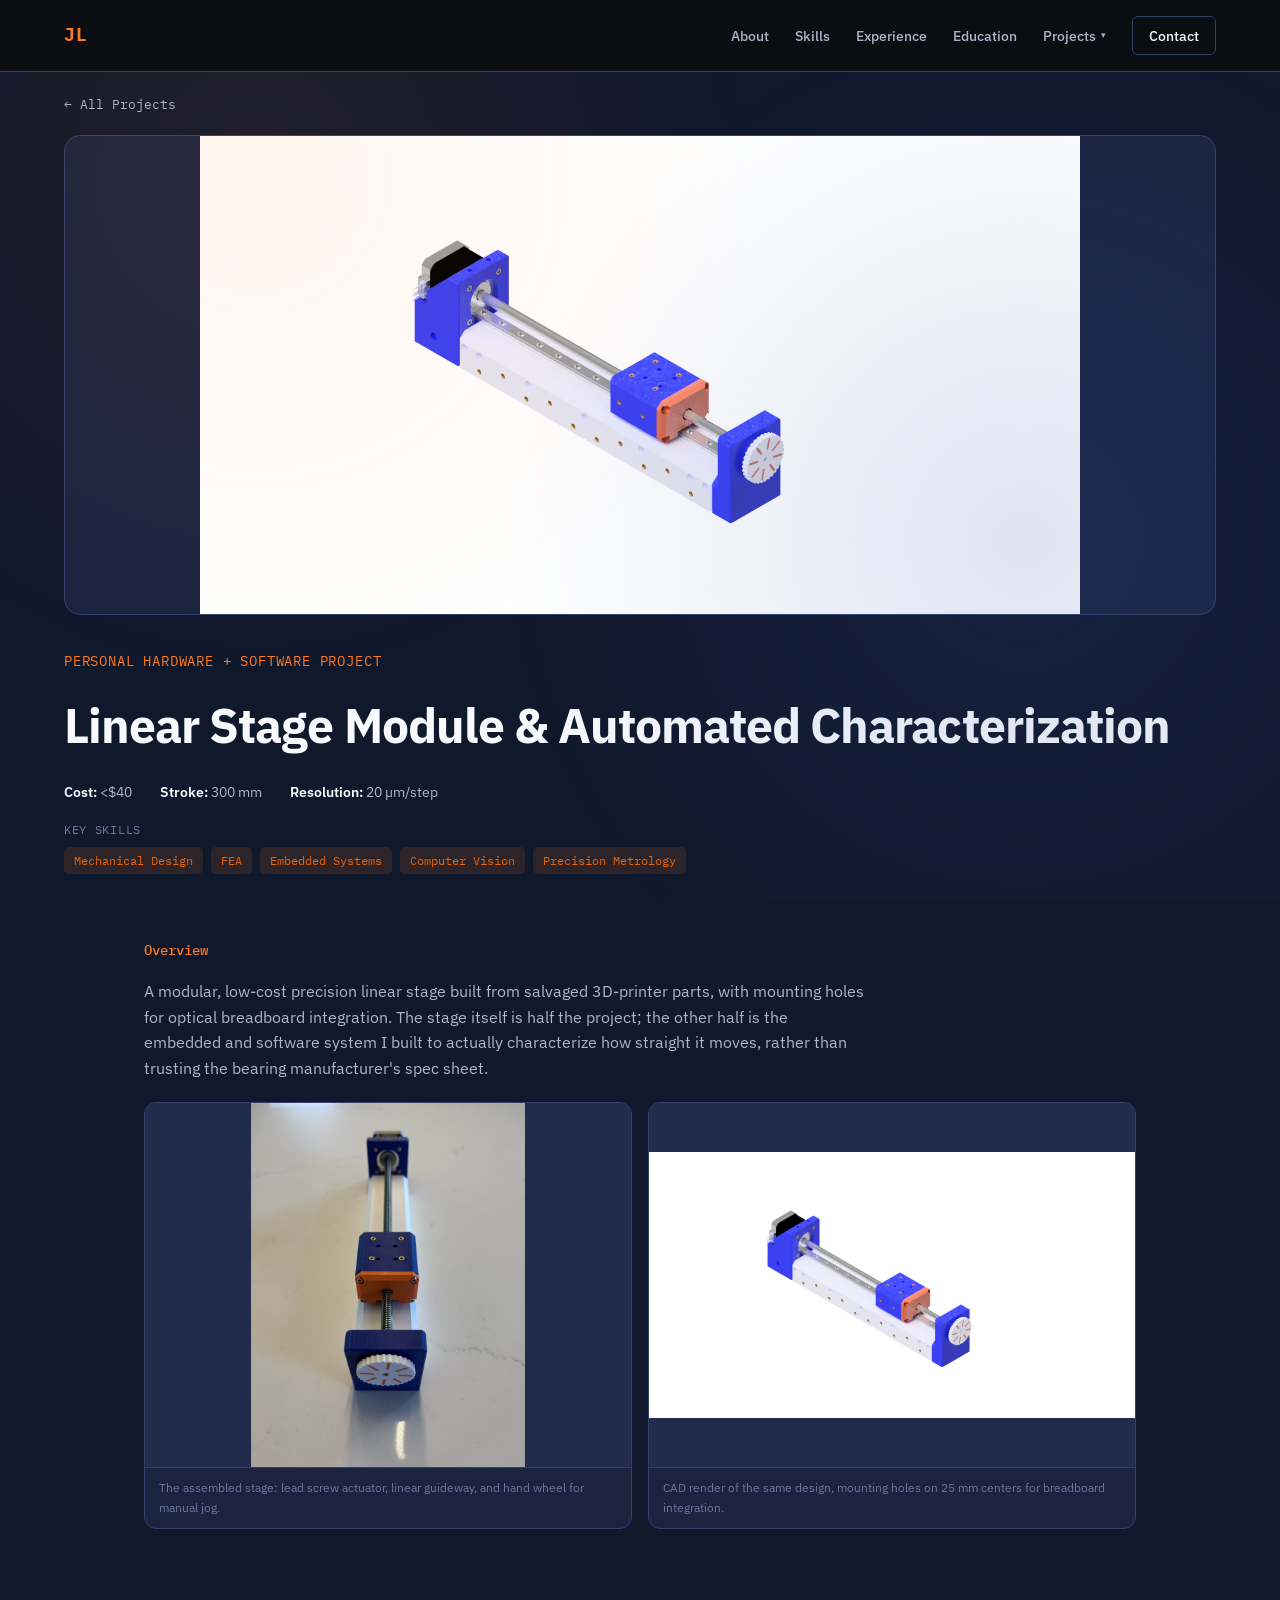
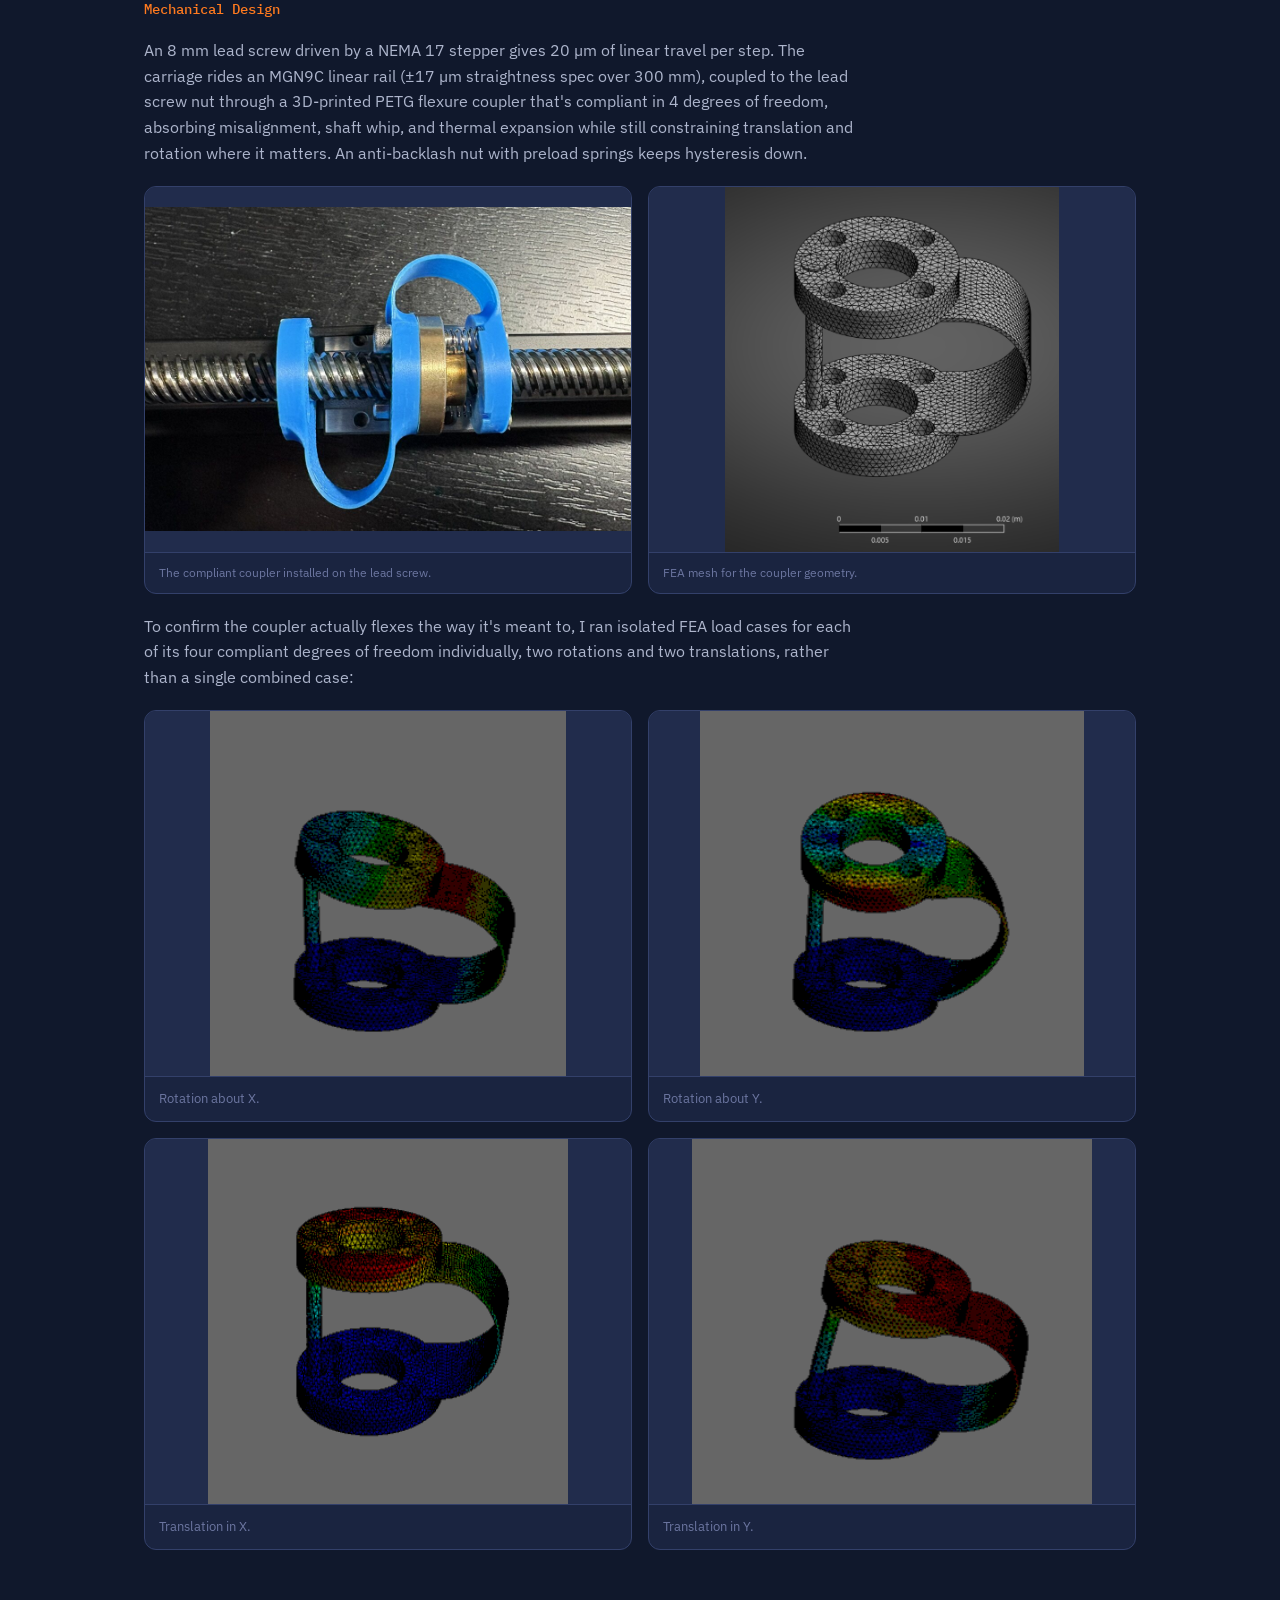
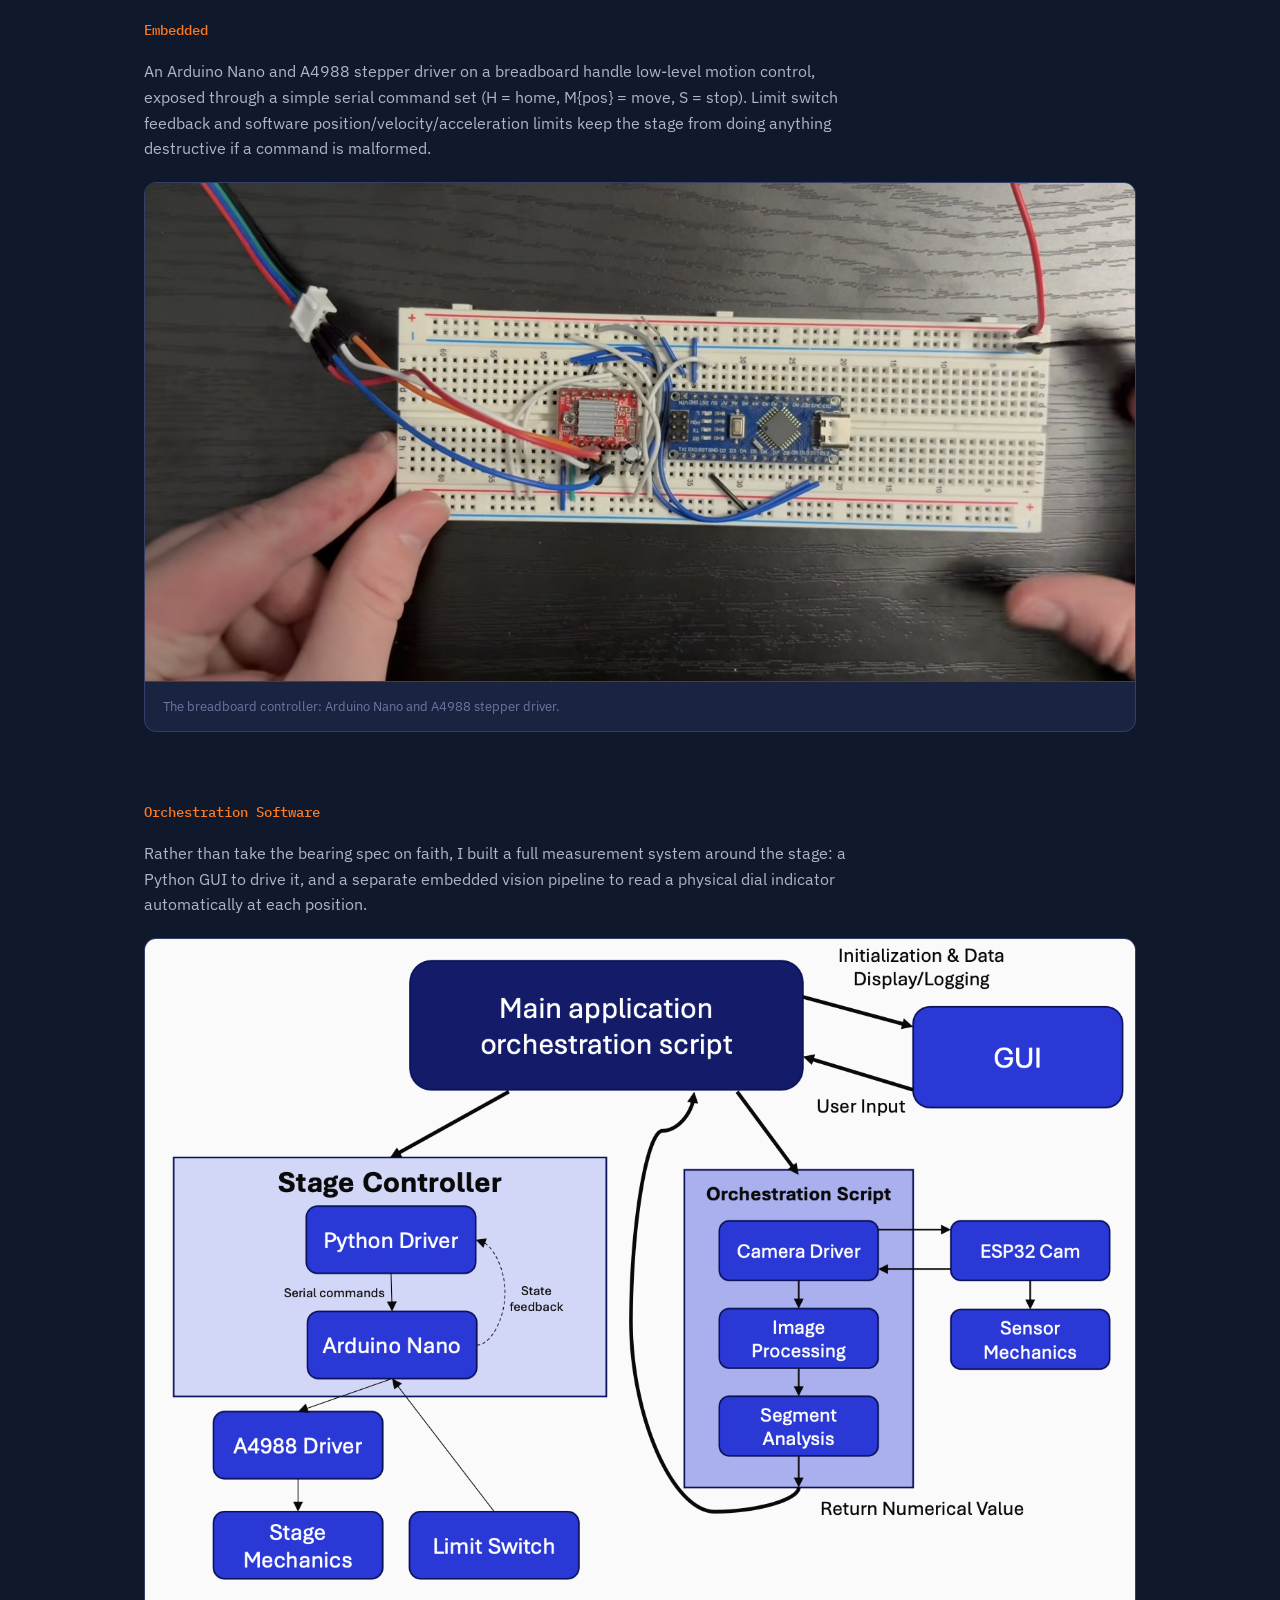
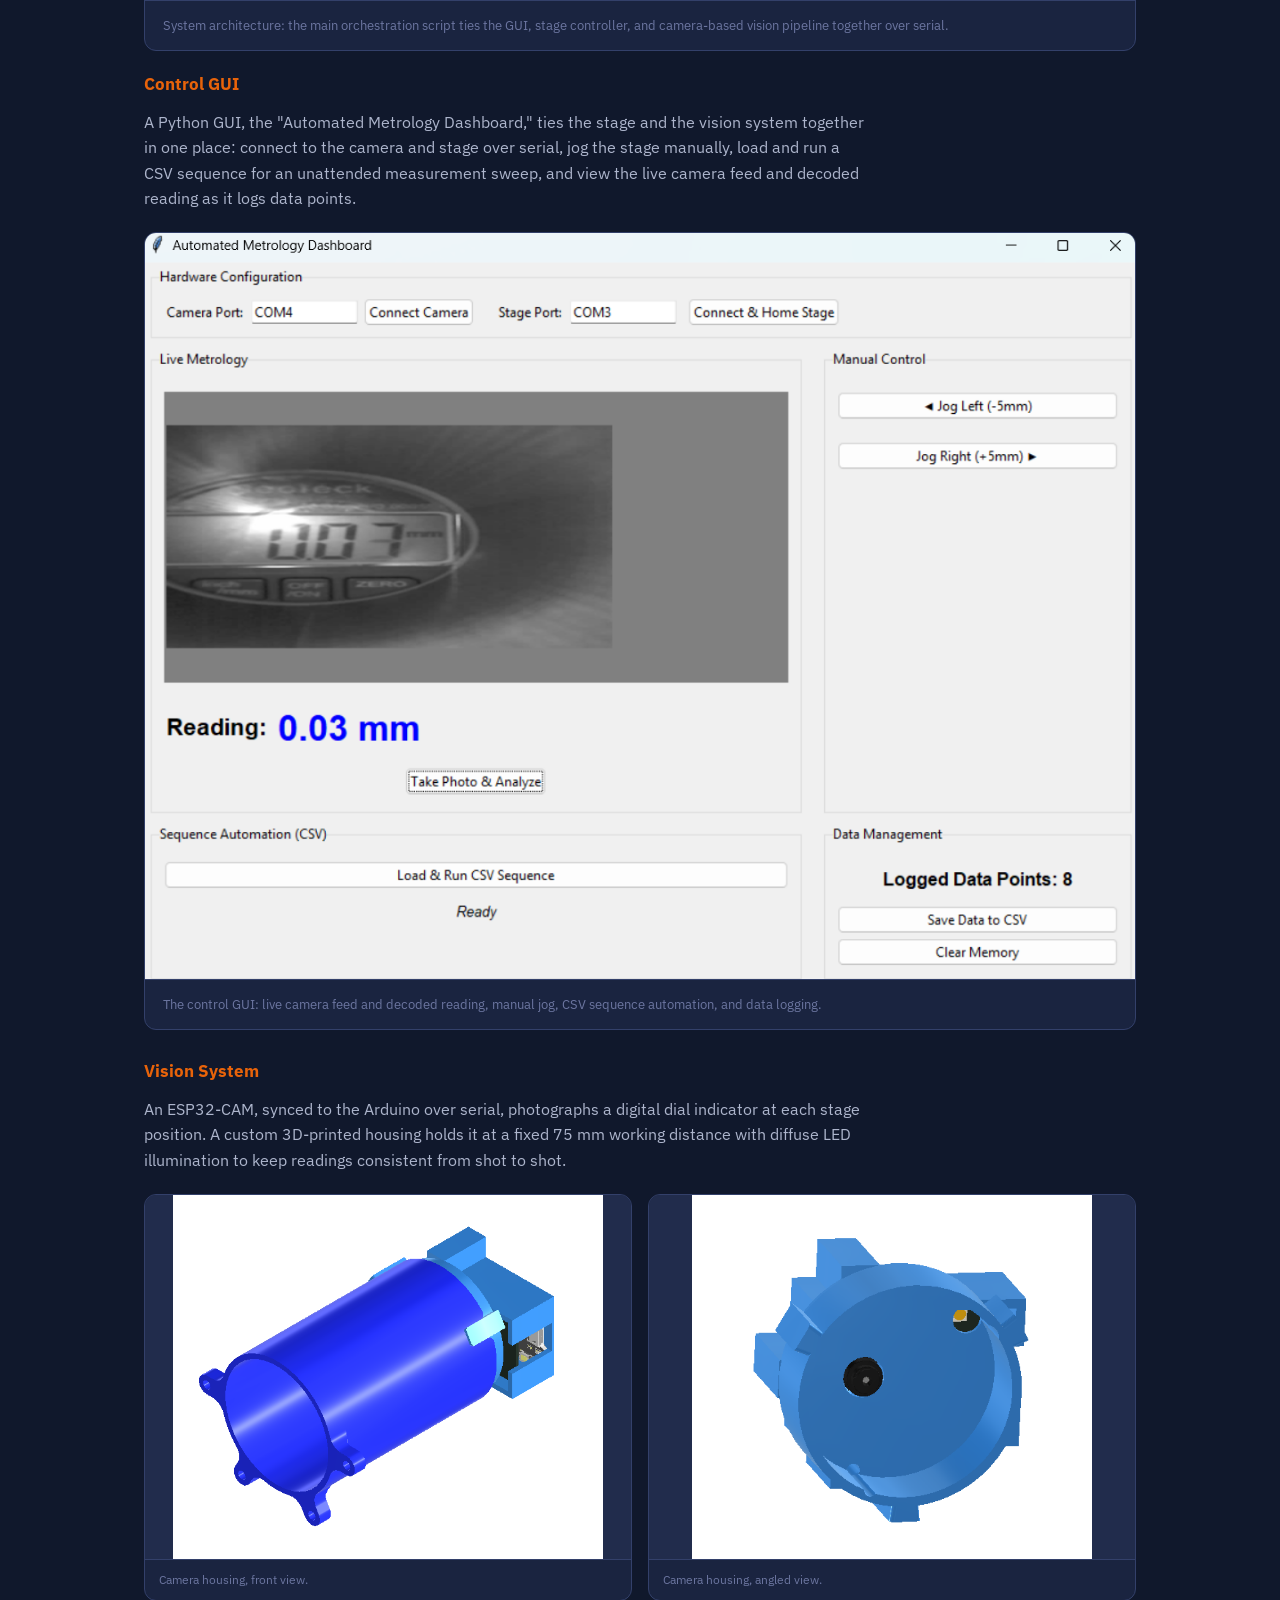
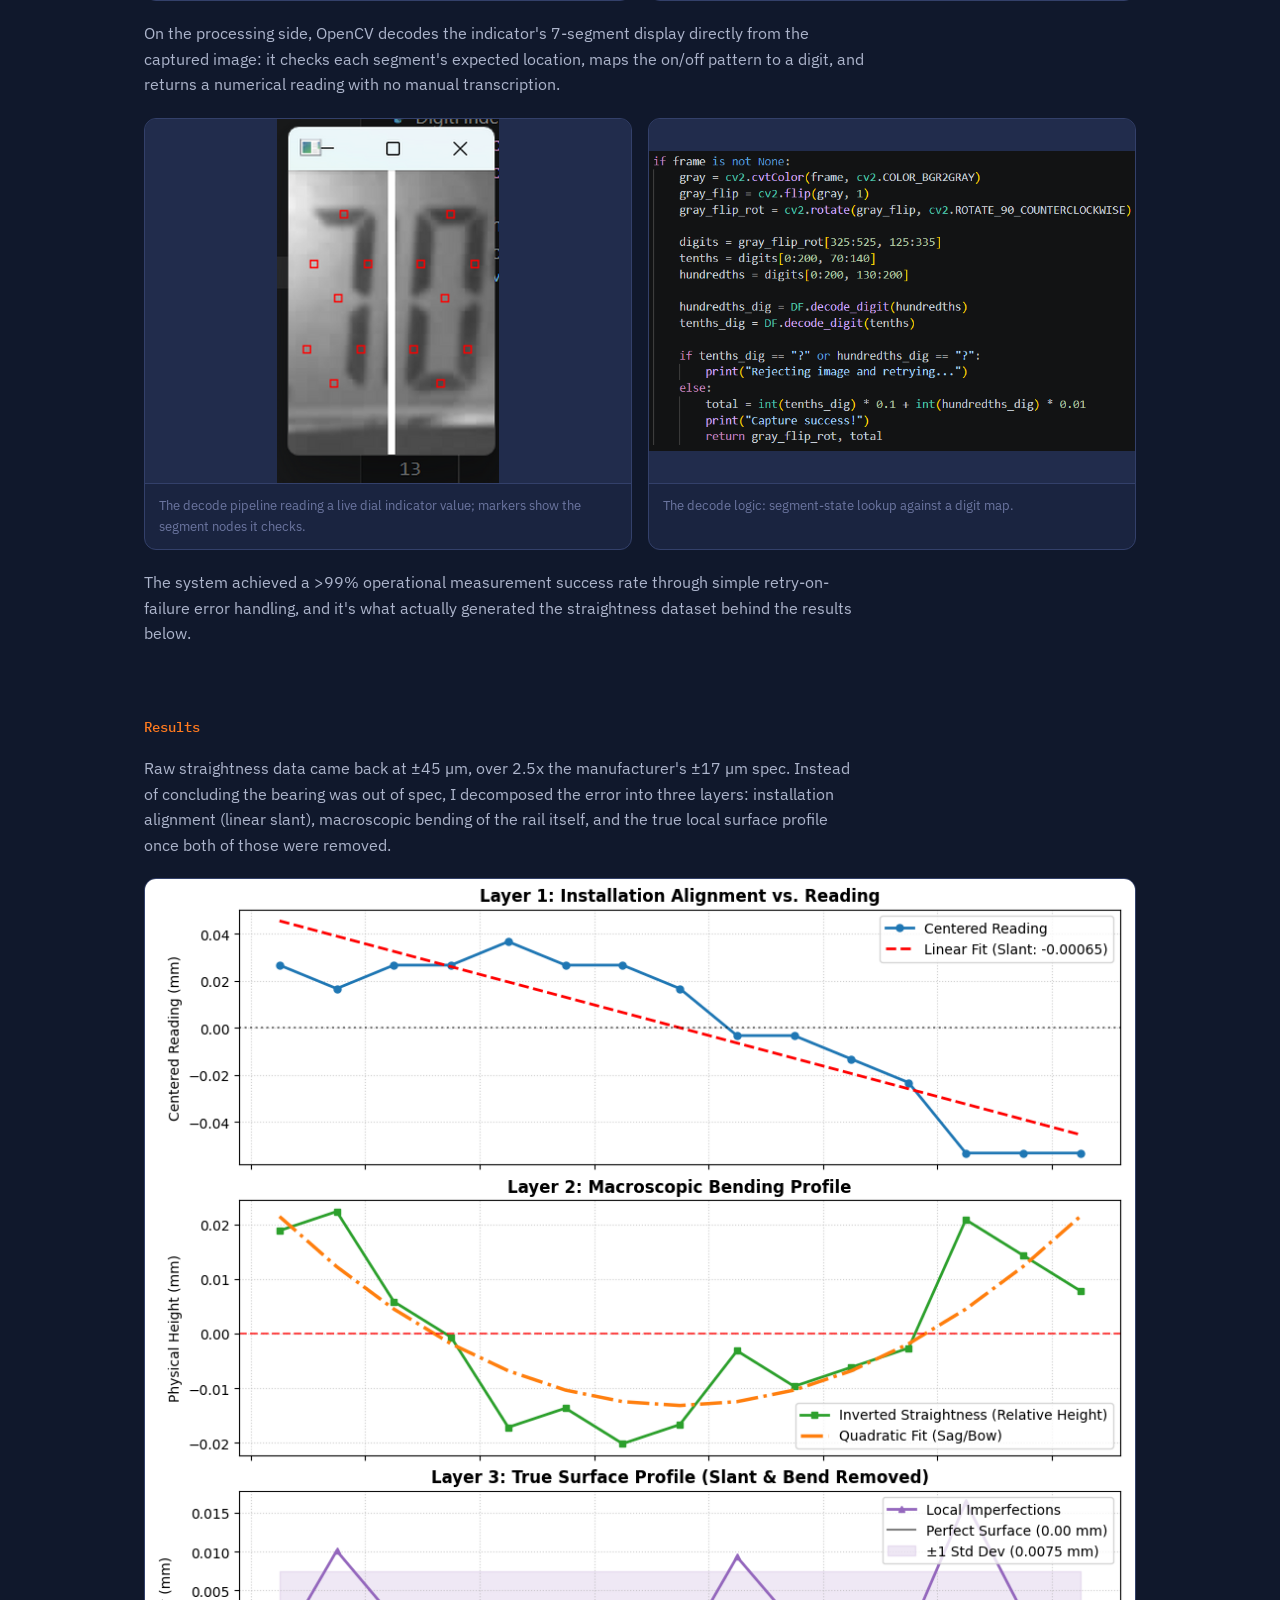
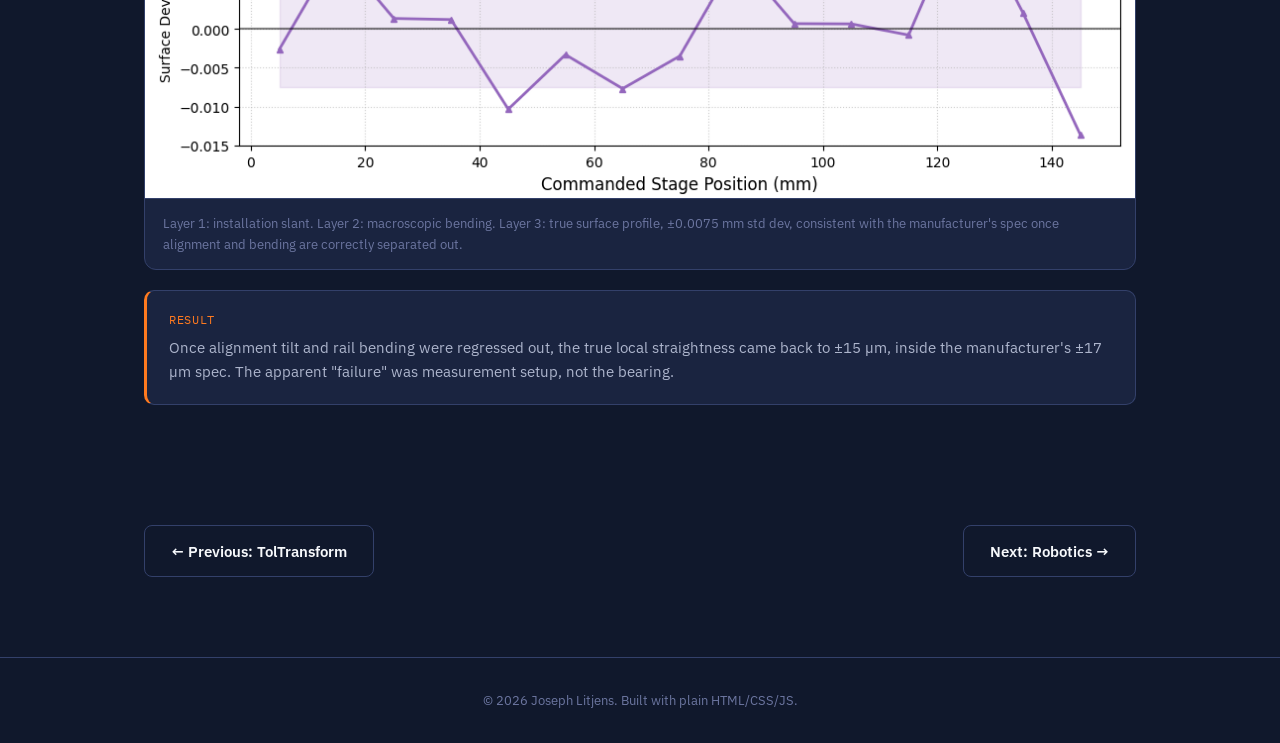
==== projects/linear-stage.html @ a51afae4 "Add files via upload" ====
<!DOCTYPE html>
<html lang="en">
<head>
<meta charset="UTF-8">
<meta name="viewport" content="width=device-width, initial-scale=1.0">
<title>Linear Stage Module &amp; Characterization | Joseph Litjens</title>
<meta name="description" content="A low-cost precision linear stage, plus the embedded and software system built to characterize it.">
<link rel="icon" type="image/svg+xml" href="../favicon.svg">
<meta property="og:type" content="website">
<meta property="og:title" content="Linear Stage Module &amp; Characterization | Joseph Litjens">
<meta property="og:description" content="A low-cost precision linear stage, plus the embedded and software system built to characterize it.">
<meta property="og:url" content="https://josephlitjens.github.io/projects/linear-stage.html">
<meta property="og:image" content="https://josephlitjens.github.io/assets/linear-stage/hero-module.jpg">
<meta name="twitter:card" content="summary_large_image">
<link rel="preconnect" href="https://fonts.googleapis.com">
<link href="https://fonts.googleapis.com/css2?family=IBM+Plex+Sans:wght@400;500;600;700&family=IBM+Plex+Mono:wght@400;500;600&display=swap" rel="stylesheet">
<link rel="stylesheet" href="../style.css">
</head>
<body>
<div class="noise"></div>

<header class="site-header" id="top">
  <nav class="nav">
    <a class="nav-logo" href="../index.html">JL</a>
    <button class="nav-toggle" id="navToggle" aria-label="Toggle menu"><span></span><span></span><span></span></button>
    <ul class="nav-links" id="navLinks">
      <li><a href="../index.html#about">About</a></li>
      <li><a href="../index.html#skills">Skills</a></li>
      <li><a href="../index.html#experience">Experience</a></li>
      <li><a href="../index.html#education">Education</a></li>
      <li class="nav-dropdown-wrap">
        <a href="#" class="nav-dropdown-trigger">Projects <span class="nav-caret">▾</span></a>
        <ul class="nav-dropdown">
          <li><a href="shutter.html">Shutter</a></li>
          <li><a href="toltransform.html">TolTransform</a></li>
          <li><a href="linear-stage.html">Linear Stage</a></li>
          <li><a href="robotics.html">Robotics</a></li>
          <li><a href="lhr.html">Liquid Handling Robot</a></li>
          <li><a href="hull-mold.html">Hull Design</a></li>
          <li class="nav-dropdown-divider"></li>
          <li><a href="other.html">Other Projects</a></li>
        </ul>
      </li>
      <li><a href="../index.html#contact" class="nav-cta">Contact</a></li>
    </ul>
  </nav>
</header>

<div class="breadcrumb"><a href="../index.html">← All Projects</a></div>

<div class="project-hero">
  <div class="project-hero-img"><img src="../assets/linear-stage/render.png" alt="CAD render of the linear stage module"></div>
  <div class="project-hero-head reveal">
    <p class="project-hero-tag">Personal Hardware + Software Project</p>
    <h1>Linear Stage Module &amp; Automated Characterization</h1>
    <div class="project-hero-meta">
      <span><strong>Cost:</strong> &lt;$40</span>
      <span><strong>Stroke:</strong> 300 mm</span>
      <span><strong>Resolution:</strong> 20 µm/step</span>
    </div>
    <p class="skills-used-label">Key Skills</p>
    <ul class="tag-row">
      <li>Mechanical Design</li>
      <li>FEA</li>
      <li>Embedded Systems</li>
      <li>Computer Vision</li>
      <li>Precision Metrology</li>
    </ul>
  </div>
</div>

<div class="project-body">

  <section class="project-section reveal">
    <h2><span class="section-num">Overview</span></h2>
    <p>A modular, low-cost precision linear stage built from salvaged 3D-printer parts, with mounting holes for optical breadboard integration. The stage itself is half the project; the other half is the embedded and software system I built to actually characterize how straight it moves, rather than trusting the bearing manufacturer's spec sheet.</p>
    <div class="pair">
      <figure><div class="gallery-img-box"><img src="../assets/linear-stage/hero-module.jpg" alt="Assembled linear stage module"></div><figcaption>The assembled stage: lead screw actuator, linear guideway, and hand wheel for manual jog.</figcaption></figure>
      <figure><div class="gallery-img-box"><img src="../assets/linear-stage/render.png" alt="CAD render of the linear stage"></div><figcaption>CAD render of the same design, mounting holes on 25 mm centers for breadboard integration.</figcaption></figure>
    </div>
  </section>

  <section class="project-section reveal">
    <h2><span class="section-num">Mechanical Design</span></h2>
    <p>An 8 mm lead screw driven by a NEMA 17 stepper gives 20 µm of linear travel per step. The carriage rides an MGN9C linear rail (±17 µm straightness spec over 300 mm), coupled to the lead screw nut through a 3D-printed PETG flexure coupler that's compliant in 4 degrees of freedom, absorbing misalignment, shaft whip, and thermal expansion while still constraining translation and rotation where it matters. An anti-backlash nut with preload springs keeps hysteresis down.</p>
    <div class="pair">
      <figure><div class="gallery-img-box"><img src="../assets/linear-stage/coupler.jpg" alt="4-DoF compliant coupler on the lead screw"></div><figcaption>The compliant coupler installed on the lead screw.</figcaption></figure>
      <figure><div class="gallery-img-box"><img src="../assets/linear-stage/coupler-fea-mesh.png" alt="FEA mesh of the coupler"></div><figcaption>FEA mesh for the coupler geometry.</figcaption></figure>
    </div>
    <p>To confirm the coupler actually flexes the way it's meant to, I ran isolated FEA load cases for each of its four compliant degrees of freedom individually, two rotations and two translations, rather than a single combined case:</p>
    <div class="gallery gallery-2">
      <figure><div class="gallery-img-box"><img src="../assets/linear-stage/coupler-dof-rx.gif" alt="FEA showing coupler rotation about X"></div><figcaption>Rotation about X.</figcaption></figure>
      <figure><div class="gallery-img-box"><img src="../assets/linear-stage/coupler-dof-ry.gif" alt="FEA showing coupler rotation about Y"></div><figcaption>Rotation about Y.</figcaption></figure>
      <figure><div class="gallery-img-box"><img src="../assets/linear-stage/coupler-dof-tx.gif" alt="FEA showing coupler translation in X"></div><figcaption>Translation in X.</figcaption></figure>
      <figure><div class="gallery-img-box"><img src="../assets/linear-stage/coupler-dof-ty.gif" alt="FEA showing coupler translation in Y"></div><figcaption>Translation in Y.</figcaption></figure>
    </div>
  </section>

  <section class="project-section reveal">
    <h2><span class="section-num">Embedded</span></h2>
    <p>An Arduino Nano and A4988 stepper driver on a breadboard handle low-level motion control, exposed through a simple serial command set (H = home, M{pos} = move, S = stop). Limit switch feedback and software position/velocity/acceleration limits keep the stage from doing anything destructive if a command is malformed.</p>
    <figure class="figure-full">
      <img src="../assets/linear-stage/circuit.jpg" alt="Breadboard controller circuit">
      <figcaption>The breadboard controller: Arduino Nano and A4988 stepper driver.</figcaption>
    </figure>
  </section>

  <section class="project-section reveal">
    <h2><span class="section-num">Orchestration Software</span></h2>
    <p>Rather than take the bearing spec on faith, I built a full measurement system around the stage: a Python GUI to drive it, and a separate embedded vision pipeline to read a physical dial indicator automatically at each position.</p>
    <figure class="figure-full">
      <img src="../assets/linear-stage/sw-architecture.png" alt="Software architecture diagram of the linear stage orchestration system">
      <figcaption>System architecture: the main orchestration script ties the GUI, stage controller, and camera-based vision pipeline together over serial.</figcaption>
    </figure>

    <h3>Control GUI</h3>
    <p>A Python GUI, the "Automated Metrology Dashboard," ties the stage and the vision system together in one place: connect to the camera and stage over serial, jog the stage manually, load and run a CSV sequence for an unattended measurement sweep, and view the live camera feed and decoded reading as it logs data points.</p>
    <figure class="figure-full">
      <img src="../assets/linear-stage/control-gui.png" alt="Automated Metrology Dashboard GUI for the linear stage">
      <figcaption>The control GUI: live camera feed and decoded reading, manual jog, CSV sequence automation, and data logging.</figcaption>
    </figure>

    <h3>Vision System</h3>
    <p>An ESP32-CAM, synced to the Arduino over serial, photographs a digital dial indicator at each stage position. A custom 3D-printed housing holds it at a fixed 75 mm working distance with diffuse LED illumination to keep readings consistent from shot to shot.</p>
    <div class="pair">
      <figure><div class="gallery-img-box"><img src="../assets/linear-stage/camera-housing-render-1.png" alt="CAD render of the ESP32-CAM housing, front view"></div><figcaption>Camera housing, front view.</figcaption></figure>
      <figure><div class="gallery-img-box"><img src="../assets/linear-stage/camera-housing-render-2.png" alt="CAD render of the ESP32-CAM housing, angled view"></div><figcaption>Camera housing, angled view.</figcaption></figure>
    </div>
    <p>On the processing side, OpenCV decodes the indicator's 7-segment display directly from the captured image: it checks each segment's expected location, maps the on/off pattern to a digit, and returns a numerical reading with no manual transcription.</p>
    <div class="gallery gallery-2">
      <figure><div class="gallery-img-box"><img src="../assets/linear-stage/digit-recognition-live.png" alt="Digit recognition overlay showing segment node markers on a dial indicator reading"></div><figcaption>The decode pipeline reading a live dial indicator value; markers show the segment nodes it checks.</figcaption></figure>
      <figure><div class="gallery-img-box"><img src="../assets/linear-stage/digit-recognition-code.png" alt="Python code for the 7-segment digit decoding logic"></div><figcaption>The decode logic: segment-state lookup against a digit map.</figcaption></figure>
    </div>
    <p>The system achieved a &gt;99% operational measurement success rate through simple retry-on-failure error handling, and it's what actually generated the straightness dataset behind the results below.</p>
  </section>

  <section class="project-section reveal">
    <h2><span class="section-num">Results</span></h2>
    <p>Raw straightness data came back at ±45 µm, over 2.5x the manufacturer's ±17 µm spec. Instead of concluding the bearing was out of spec, I decomposed the error into three layers: installation alignment (linear slant), macroscopic bending of the rail itself, and the true local surface profile once both of those were removed.</p>
    <figure class="figure-full">
      <img src="../assets/linear-stage/results-3layer.png" alt="Three-layer decomposition of stage straightness error">
      <figcaption>Layer 1: installation slant. Layer 2: macroscopic bending. Layer 3: true surface profile, ±0.0075 mm std dev, consistent with the manufacturer's spec once alignment and bending are correctly separated out.</figcaption>
    </figure>
    <div class="result-box">
      <div class="result-label">Result</div>
      <p>Once alignment tilt and rail bending were regressed out, the true local straightness came back to ±15 µm, inside the manufacturer's ±17 µm spec. The apparent "failure" was measurement setup, not the bearing.</p>
    </div>
  </section>

</div>

<div class="project-nav-footer">
  <a href="toltransform.html" class="btn btn-ghost">← Previous: TolTransform</a>
  <a href="robotics.html" class="btn btn-ghost">Next: Robotics →</a>
</div>

<footer class="site-footer">
  <p>&copy; <span id="year"></span> Joseph Litjens. Built with plain HTML/CSS/JS.</p>
</footer>

<script src="../script.js"></script>
</body>
</html>
---- style.css ----
/* ==========================================================================
   Joseph Litjens Portfolio — shared stylesheet
   Used by index.html and every /projects/*.html page.
   Organized: variables -> base -> nav -> home sections -> project-page
   components -> footer -> responsive. Keep component classes generic so
   pages can be reworked independently without touching shared rules.
   ========================================================================== */

:root {
  --bg: #10182c;
  --bg-alt: #141d34;
  --surface: #1a2440;
  --surface-2: #212c4c;
  --border: #33406a;
  --text: #f7f9fc;
  --text-dim: #adb5cc;
  --text-faint: #6c76a0;
  --accent: #ff7a1f;
  --accent-dim: #e8630a;
  --warn: #e5493f;
  --mono: 'IBM Plex Mono', monospace;
  --sans: 'IBM Plex Sans', -apple-system, BlinkMacSystemFont, sans-serif;
  --max-w: 1040px;
  --max-w-wide: 1200px;
}

* { box-sizing: border-box; margin: 0; padding: 0; }
html { scroll-behavior: smooth; }
body {
  background: var(--bg);
  color: var(--text);
  font-family: var(--sans);
  line-height: 1.6;
  -webkit-font-smoothing: antialiased;
}
a { color: inherit; text-decoration: none; }
ul { list-style: none; }
img, video { max-width: 100%; display: block; }

.noise {
  position: fixed;
  inset: 0;
  pointer-events: none;
  z-index: 1;
  background-image: radial-gradient(circle at 20% 20%, rgba(255,122,31,0.08), transparent 40%),
                     radial-gradient(circle at 80% 60%, rgba(51,86,170,0.16), transparent 45%);
}

/* ==========================================================================
   NAV
   ========================================================================== */
.site-header {
  position: sticky;
  top: 0;
  z-index: 200;
  background: rgba(11,13,16,0.9);
  backdrop-filter: blur(10px);
  border-bottom: 1px solid var(--border);
}
.nav {
  max-width: var(--max-w-wide);
  margin: 0 auto;
  padding: 16px 24px;
  display: flex;
  align-items: center;
  justify-content: space-between;
}
.nav-logo { font-family: var(--mono); font-weight: 700; font-size: 1.1rem; color: var(--accent); letter-spacing: 0.05em; }
.nav-links { display: flex; gap: 26px; align-items: center; }
.nav-links > li { position: relative; }
.nav-links a { font-size: 0.9rem; color: var(--text-dim); font-weight: 500; transition: color 0.2s ease; display: flex; align-items: center; gap: 5px; }
.nav-links > li > a:hover, .nav-links a.active { color: var(--text); }
.nav-cta { border: 1px solid var(--border); padding: 7px 16px; border-radius: 6px; color: var(--text) !important; }
.nav-cta:hover { border-color: var(--accent); }

.nav-caret { font-size: 0.65em; transition: transform 0.2s ease; }
.nav-dropdown-wrap:hover .nav-caret,
.nav-dropdown-wrap.open .nav-caret { transform: rotate(180deg); }

.nav-dropdown {
  position: absolute;
  top: calc(100% + 14px);
  left: 50%;
  transform: translateX(-50%);
  background: var(--surface);
  border: 1px solid var(--border);
  border-radius: 10px;
  padding: 8px;
  min-width: 240px;
  box-shadow: 0 12px 32px rgba(0,0,0,0.45);
  opacity: 0;
  visibility: hidden;
  transform: translateX(-50%) translateY(6px);
  transition: opacity 0.15s ease, transform 0.15s ease, visibility 0.15s;
}
.nav-dropdown-wrap:hover .nav-dropdown,
.nav-dropdown-wrap.open .nav-dropdown {
  opacity: 1;
  visibility: visible;
  transform: translateX(-50%) translateY(0);
}
.nav-dropdown li a {
  padding: 9px 12px;
  border-radius: 6px;
  font-size: 0.87rem;
  color: var(--text-dim);
  display: flex;
  align-items: center;
  gap: 10px;
}
.nav-dropdown li a:hover { background: var(--surface-2); color: var(--text); }
.nav-dropdown-num { font-family: var(--mono); color: var(--accent); font-size: 0.75rem; width: 1.2em; }
.nav-dropdown-divider { height: 1px; background: var(--border); margin: 6px 4px; }

.nav-toggle { display: none; flex-direction: column; gap: 5px; background: none; border: none; cursor: pointer; padding: 4px; }
.nav-toggle span { width: 22px; height: 2px; background: var(--text); display: block; }

/* ==========================================================================
   HERO (home)
   ========================================================================== */
.hero { min-height: 82vh; display: flex; align-items: center; padding: 60px 24px; position: relative; }
.hero-inner { max-width: var(--max-w-wide); margin: 0 auto; width: 100%; display: grid; grid-template-columns: 1.3fr 0.7fr; gap: 56px; align-items: center; }
.eyebrow { font-family: var(--mono); color: var(--accent); font-size: 0.85rem; letter-spacing: 0.08em; text-transform: uppercase; margin-bottom: 18px; }
.hero h1 { font-size: clamp(2.4rem, 6vw, 4rem); font-weight: 800; letter-spacing: -0.02em; margin-bottom: 22px; }
.hero-sub { max-width: 560px; color: var(--text-dim); font-size: 1.08rem; margin-bottom: 32px; }
.hero-actions { display: flex; gap: 16px; margin-bottom: 52px; flex-wrap: wrap; }
.btn { padding: 13px 26px; border-radius: 8px; font-weight: 600; font-size: 0.95rem; transition: all 0.2s ease; display: inline-block; }
.btn-primary { background: var(--accent); color: var(--bg); }
.btn-primary:hover { background: var(--accent-dim); transform: translateY(-1px); }
.btn-ghost { border: 1px solid var(--border); color: var(--text); }
.btn-ghost:hover { border-color: var(--accent); color: var(--accent); }
.stat { display: flex; flex-direction: column; gap: 4px; }
.stat-num { font-family: var(--mono); font-size: 1.7rem; font-weight: 700; color: var(--accent); }
.stat-label { font-size: 0.8rem; color: var(--text-faint); }

.hero-photo {
  border-radius: 16px;
  overflow: hidden;
  border: 1px solid var(--border);
  aspect-ratio: 4/5;
}
.hero-photo img { width: 100%; height: 100%; object-fit: cover; }

/* ==========================================================================
   GENERIC SECTIONS
   ========================================================================== */
.section { padding: 96px 24px; }
.section-alt { background: var(--bg-alt); }
.section-inner { max-width: var(--max-w); margin: 0 auto; }
.section-inner-wide { max-width: var(--max-w-wide); margin: 0 auto; }
.section-title { font-size: 1.85rem; font-weight: 700; margin-bottom: 44px; display: flex; align-items: baseline; gap: 14px; }
.section-num { font-family: var(--mono); color: var(--accent); font-size: 1rem; font-weight: 500; }
.section-lead { color: var(--text-dim); font-size: 1.02rem; max-width: 720px; margin: -24px 0 40px; }

.about-text { color: var(--text-dim); font-size: 1.05rem; margin-bottom: 20px; max-width: 760px; }

/* Experience: position overviews only, no bullets */
.exp-list { display: flex; flex-direction: column; gap: 0; border-top: 1px solid var(--border); }
.exp-item { padding: 26px 0; border-bottom: 1px solid var(--border); display: grid; grid-template-columns: 1fr auto; gap: 8px 24px; align-items: baseline; }
.exp-role { font-size: 1.08rem; font-weight: 700; }
.exp-org { color: var(--accent-dim); font-size: 0.92rem; font-weight: 500; grid-column: 1; }
.exp-date { font-family: var(--mono); font-size: 0.8rem; color: var(--text-faint); white-space: nowrap; grid-row: 1; }
.exp-desc { grid-column: 1 / -1; color: var(--text-dim); font-size: 0.92rem; max-width: 640px; margin-top: 2px; }

/* Skills */
.skills-grid { display: grid; grid-template-columns: repeat(3, 1fr); gap: 28px; }
.skill-group h3 { font-size: 1rem; font-weight: 700; color: var(--accent); margin-bottom: 10px; }
.skill-group p { color: var(--text-dim); font-size: 0.92rem; line-height: 1.7; }

/* Education */
.edu-item { padding: 24px 0; border-bottom: 1px solid var(--border); }
.edu-item:last-child { border-bottom: none; }
.edu-head { display: flex; justify-content: space-between; align-items: baseline; flex-wrap: wrap; gap: 8px; }
.edu-head h3 { font-size: 1.15rem; font-weight: 700; }
.edu-org { color: var(--accent-dim); font-size: 0.92rem; margin-top: 6px; }
.edu-detail { color: var(--text-dim); font-size: 0.88rem; margin-top: 6px; }

/* ==========================================================================
   PROJECT CARDS (home)
   ========================================================================== */
.project-grid { display: grid; grid-template-columns: repeat(2, 1fr); gap: 22px; }
.project-card {
  background: var(--surface);
  border: 1px solid var(--border);
  border-radius: 14px;
  overflow: hidden;
  transition: border-color 0.2s ease, transform 0.2s ease;
  display: flex;
  flex-direction: column;
}
.project-card:hover { border-color: var(--accent-dim); transform: translateY(-2px); }
.project-card-img { aspect-ratio: 16/10; overflow: hidden; background: var(--surface-2); display: flex; align-items: center; justify-content: center; }
.project-card-img img { width: 100%; height: 100%; object-fit: contain; }
.project-card-body { padding: 22px 24px 24px; flex: 1; display: flex; flex-direction: column; }
.project-card-num { font-family: var(--mono); color: var(--accent); font-size: 0.75rem; margin-bottom: 8px; }
.project-card h3 { font-size: 1.2rem; font-weight: 700; margin-bottom: 10px; }
.project-card p { color: var(--text-dim); font-size: 0.9rem; flex: 1; }
.project-card-link { margin-top: 16px; font-family: var(--mono); font-size: 0.78rem; color: var(--accent); }

.project-card.featured { grid-column: 1 / -1; flex-direction: row; }
.project-card.featured .project-card-img { width: 46%; aspect-ratio: auto; }
.project-card.featured .project-card-body { width: 54%; justify-content: center; }
.project-card.featured h3 { font-size: 1.5rem; }
.project-card.featured p { font-size: 0.98rem; }

.project-card.light { background: transparent; border-style: dashed; opacity: 0.88; }
.project-card.light .project-card-body { padding: 20px 22px 22px; }
.project-card.light h3 { font-size: 1.05rem; }

/* ==========================================================================
   CONTACT / FOOTER
   ========================================================================== */
.section-contact { text-align: center; }
.section-contact .section-title { justify-content: center; }
.contact-links { display: flex; justify-content: center; gap: 20px; flex-wrap: wrap; }
.contact-link { background: var(--surface); border: 1px solid var(--border); border-radius: 10px; padding: 20px 28px; display: flex; flex-direction: column; gap: 6px; min-width: 200px; transition: border-color 0.2s ease, transform 0.2s ease; }
.contact-link:hover { border-color: var(--accent); transform: translateY(-2px); }
.contact-label { font-family: var(--mono); font-size: 0.75rem; color: var(--text-faint); text-transform: uppercase; letter-spacing: 0.05em; }
.contact-value { font-size: 0.95rem; font-weight: 500; }

.site-footer { text-align: center; padding: 32px 24px; border-top: 1px solid var(--border); color: var(--text-faint); font-size: 0.82rem; }

/* ==========================================================================
   PROJECT PAGE COMPONENTS
   ========================================================================== */
.breadcrumb {
  max-width: var(--max-w-wide);
  margin: 0 auto;
  padding: 22px 24px 0;
  font-family: var(--mono);
  font-size: 0.82rem;
  color: var(--text-faint);
}
.breadcrumb a { color: var(--text-dim); }
.breadcrumb a:hover { color: var(--accent); }

.project-hero {
  max-width: var(--max-w-wide);
  margin: 20px auto 0;
  padding: 0 24px;
}
.project-hero-img {
  border-radius: 16px;
  overflow: hidden;
  border: 1px solid var(--border);
  background: var(--surface);
  max-height: 480px;
  display: flex;
  align-items: center;
  justify-content: center;
}
.project-hero-img img { width: 100%; max-height: 480px; object-fit: contain; }
.project-hero-head { padding: 36px 0 8px; }
.project-hero-tag { font-family: var(--mono); color: var(--accent); font-size: 0.85rem; letter-spacing: 0.06em; text-transform: uppercase; margin-bottom: 14px; }
.project-hero-head h1 { font-size: clamp(2rem, 5vw, 3rem); font-weight: 800; letter-spacing: -0.02em; margin-bottom: 16px; }
.project-hero-meta { display: flex; gap: 28px; flex-wrap: wrap; color: var(--text-dim); font-size: 0.9rem; margin-top: 4px; }
.project-hero-meta strong { color: var(--text); font-weight: 600; }

.project-body { max-width: var(--max-w); margin: 0 auto; padding: 40px 24px 100px; }
.project-section { margin-bottom: 68px; }
.project-section:last-child { margin-bottom: 0; }
.project-section h2 { font-size: 1.5rem; font-weight: 700; margin-bottom: 18px; display: flex; align-items: center; gap: 12px; }
.project-section h2 .section-num { font-size: 0.9rem; }
.project-section > p { color: var(--text-dim); font-size: 1rem; margin-bottom: 18px; max-width: 720px; }
.project-section h3 {
  font-size: 1.05rem;
  font-weight: 700;
  margin: 28px 0 12px;
  color: var(--accent-dim);
}
.project-section h3:first-of-type { margin-top: 8px; }

/* image gallery — contain (not cover) so plots/screenshots never lose content */
.gallery { display: grid; gap: 16px; margin: 20px 0; }
.gallery-2 { grid-template-columns: 1fr 1fr; }
.gallery-3 { grid-template-columns: repeat(3, 1fr); }
.gallery figure { margin: 0; background: var(--surface); border: 1px solid var(--border); border-radius: 12px; overflow: hidden; display: flex; flex-direction: column; }
.gallery figure .gallery-img-box { aspect-ratio: 4/3; background: var(--surface-2); display: flex; align-items: center; justify-content: center; overflow: hidden; }
.gallery figure img, .gallery figure video { width: 100%; height: 100%; object-fit: contain; display: block; }
.gallery figcaption { padding: 12px 14px; font-size: 0.8rem; color: var(--text-faint); border-top: 1px solid var(--border); }

.figure-full { margin: 20px 0; background: var(--surface); border: 1px solid var(--border); border-radius: 12px; overflow: hidden; }
.figure-full img, .figure-full video { width: 100%; display: block; }
.figure-full figcaption { padding: 14px 18px; font-size: 0.82rem; color: var(--text-faint); border-top: 1px solid var(--border); }

.video-wrap { margin: 20px 0; border-radius: 12px; overflow: hidden; border: 1px solid var(--border); background: #000; }
.video-wrap video { width: 100%; display: block; }

/* constrained video for portrait/vertical clips — prevents an oversized column-filling video */
.video-wrap-sm { margin: 20px 0; max-width: 300px; border-radius: 12px; overflow: hidden; border: 1px solid var(--border); background: #000; }
.video-wrap-sm video { width: 100%; display: block; }

/* pairing: real photo + render/CAD side by side */
.pair { display: grid; grid-template-columns: 1fr 1fr; gap: 16px; margin: 20px 0; }
.pair figure { margin: 0; background: var(--surface); border: 1px solid var(--border); border-radius: 12px; overflow: hidden; }
.pair figure .gallery-img-box { aspect-ratio: 4/3; background: var(--surface-2); display: flex; align-items: center; justify-content: center; overflow: hidden; }
.pair figure img { width: 100%; height: 100%; object-fit: contain; }
.pair figcaption { padding: 10px 14px; font-size: 0.78rem; color: var(--text-faint); border-top: 1px solid var(--border); }

/* result / stat callout */
.result-box {
  background: var(--surface);
  border: 1px solid var(--border);
  border-left: 3px solid var(--accent);
  border-radius: 10px;
  padding: 20px 22px;
  margin: 20px 0;
}
.result-box .result-label { font-family: var(--mono); font-size: 0.72rem; color: var(--accent); text-transform: uppercase; letter-spacing: 0.06em; margin-bottom: 6px; }
.result-box p { color: var(--text-dim); font-size: 0.94rem; margin: 0; }

.tag-row { display: flex; flex-wrap: wrap; gap: 8px; margin: 16px 0; }
.tag-row li { font-family: var(--mono); font-size: 0.75rem; color: var(--accent-dim); background: rgba(255,122,31,0.12); padding: 4px 10px; border-radius: 5px; }

.skills-used-label { font-family: var(--mono); font-size: 0.72rem; color: var(--text-faint); text-transform: uppercase; letter-spacing: 0.06em; margin: 18px 0 0; }
.skills-used-label + .tag-row { margin-top: 8px; }

.ack-box {
  margin-top: 8px;
  padding: 18px 20px;
  background: var(--surface);
  border: 1px solid var(--border);
  border-radius: 10px;
  font-size: 0.88rem;
  color: var(--text-faint);
  font-style: italic;
}

.note-box {
  margin: 20px 0;
  padding: 16px 18px;
  background: rgba(229,73,63,0.1);
  border: 1px solid rgba(229,73,63,0.32);
  border-radius: 10px;
  font-size: 0.87rem;
  color: var(--text-dim);
}
.note-box strong { color: var(--warn); }

.project-nav-footer {
  max-width: var(--max-w);
  margin: 0 auto;
  padding: 0 24px 80px;
  display: flex;
  justify-content: space-between;
  gap: 16px;
  flex-wrap: wrap;
}

/* "Other" page: multiple short entries on one page */
.other-entry { padding: 56px 0; border-bottom: 1px solid var(--border); }
.other-entry:first-child { padding-top: 0; }
.other-entry:last-child { border-bottom: none; padding-bottom: 0; }
.other-entry h2 { font-size: 1.35rem; font-weight: 700; margin-bottom: 6px; }
.other-entry .other-meta { font-family: var(--mono); font-size: 0.78rem; color: var(--text-faint); margin-bottom: 16px; }
.other-entry p { color: var(--text-dim); font-size: 0.96rem; max-width: 720px; margin-bottom: 16px; }

/* REVEAL ANIMATION */
.reveal { opacity: 0; transform: translateY(16px); transition: opacity 0.7s ease, transform 0.7s ease; }
.reveal.visible { opacity: 1; transform: translateY(0); }

/* ==========================================================================
   RESPONSIVE
   ========================================================================== */
@media (max-width: 900px) {
  .hero-inner { grid-template-columns: 1fr; }
  .hero-photo { max-width: 320px; margin: 0 auto; order: -1; }
}

@media (max-width: 780px) {
  .nav-links {
    position: fixed;
    top: 61px;
    left: 0;
    right: 0;
    bottom: 0;
    overflow-y: auto;
    background: var(--bg);
    border-bottom: 1px solid var(--border);
    flex-direction: column;
    align-items: flex-start;
    padding: 20px 24px 40px;
    gap: 4px;
    transform: translateY(-120%);
    transition: transform 0.25s ease;
  }
  .nav-links.open { transform: translateY(0); }
  .nav-toggle { display: flex; }
  .nav-dropdown-wrap { width: 100%; }
  .nav-dropdown {
    position: static;
    transform: none;
    opacity: 1;
    visibility: visible;
    display: none;
    box-shadow: none;
    width: 100%;
    margin-top: 4px;
    border: none;
    background: var(--surface-2);
  }
  .nav-dropdown-wrap.open .nav-dropdown { display: block; }
  .nav-links > li { width: 100%; padding: 10px 0; border-bottom: 1px solid var(--border); }

  .project-grid, .gallery-2, .gallery-3, .pair { grid-template-columns: 1fr; }
  .project-card.featured { flex-direction: column; }
  .project-card.featured .project-card-img, .project-card.featured .project-card-body { width: 100%; }
  .skills-grid { grid-template-columns: 1fr; }
  .project-hero-img { aspect-ratio: 4/3; }
  .exp-item { grid-template-columns: 1fr; }
  .exp-date { grid-row: auto; }
}
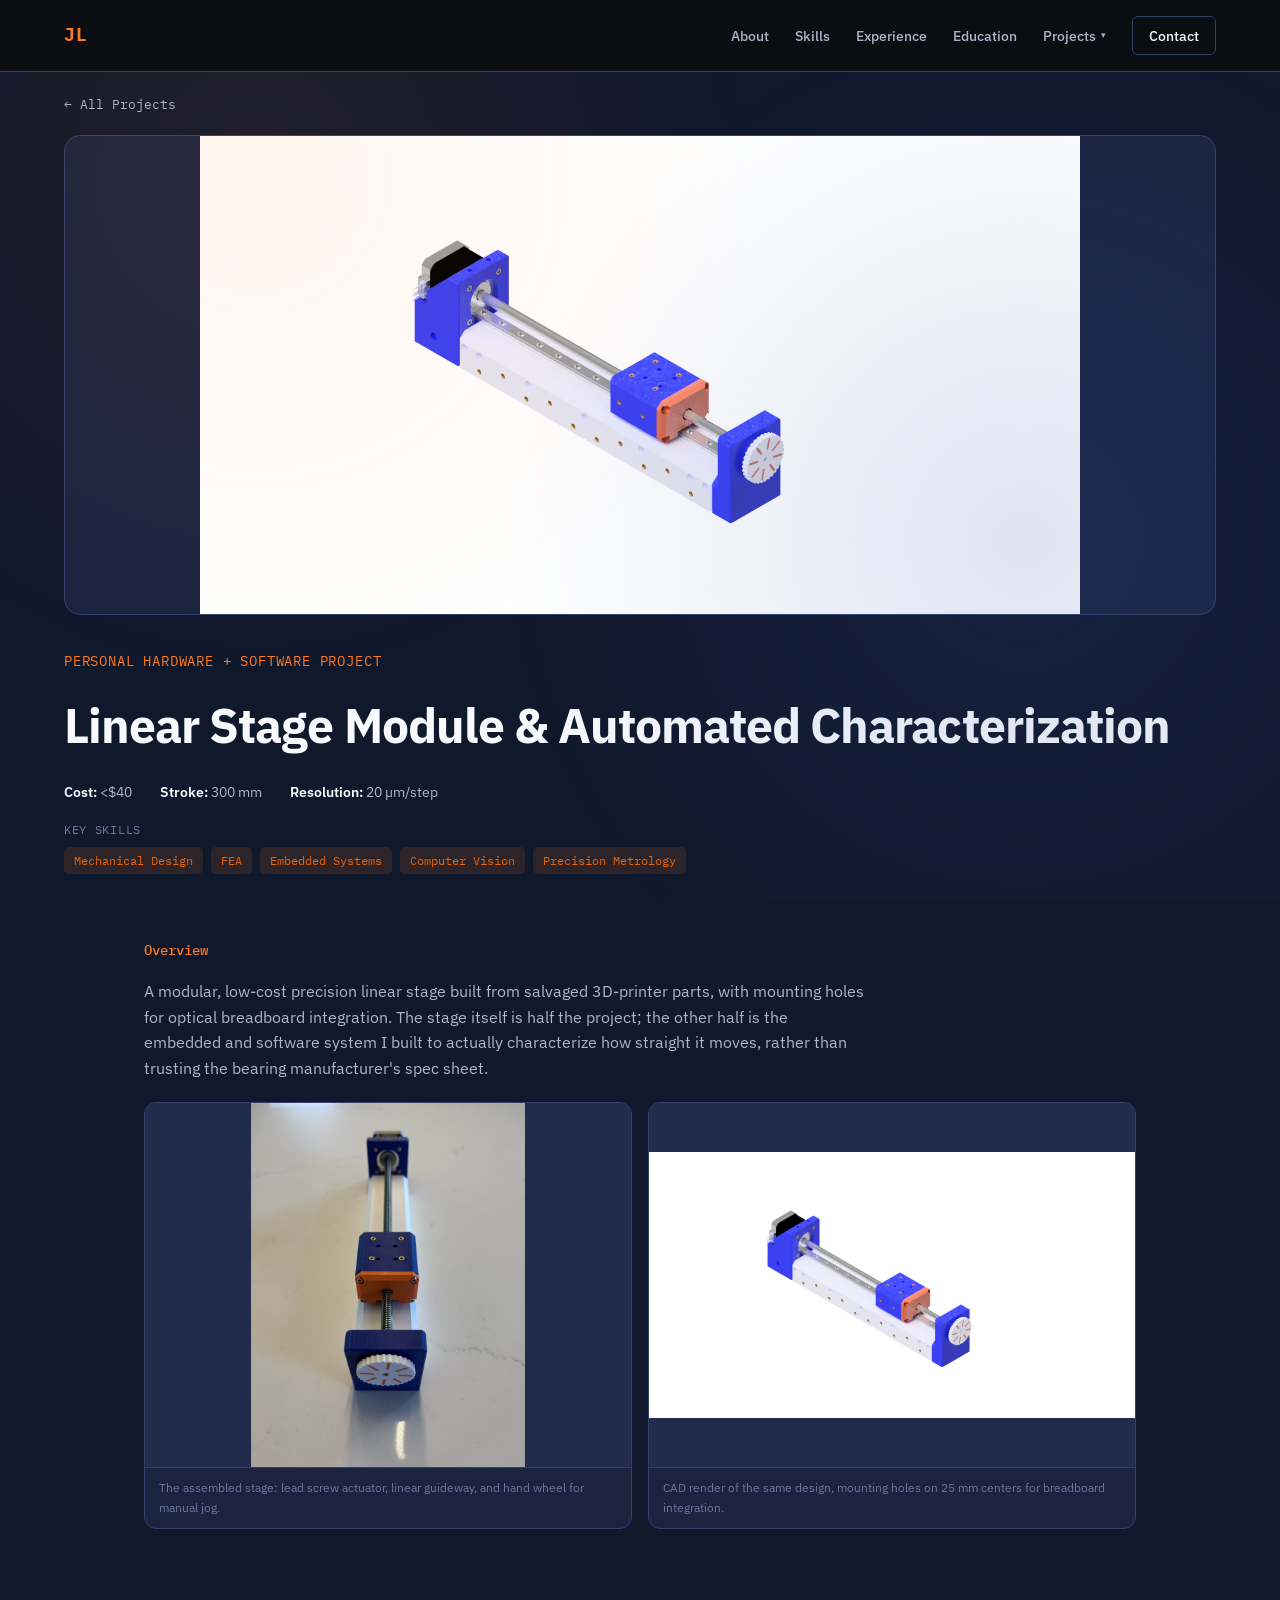
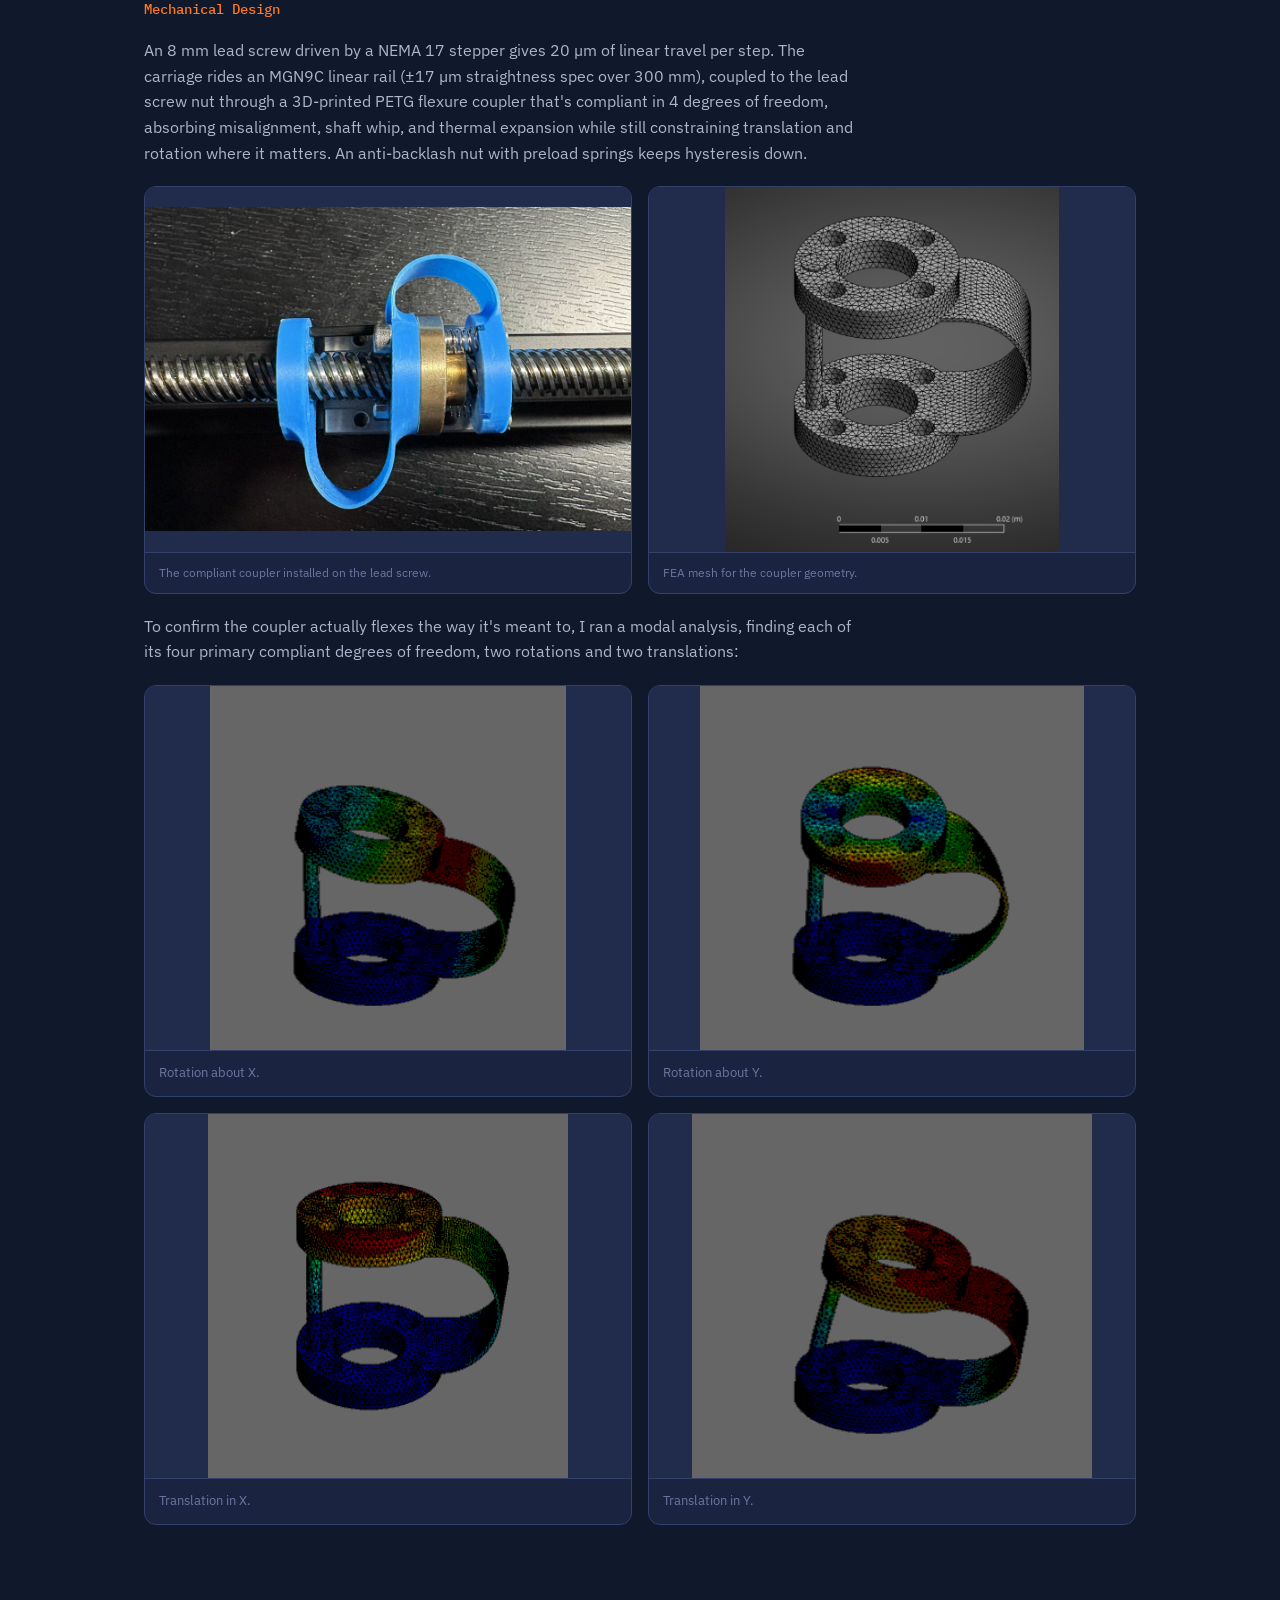
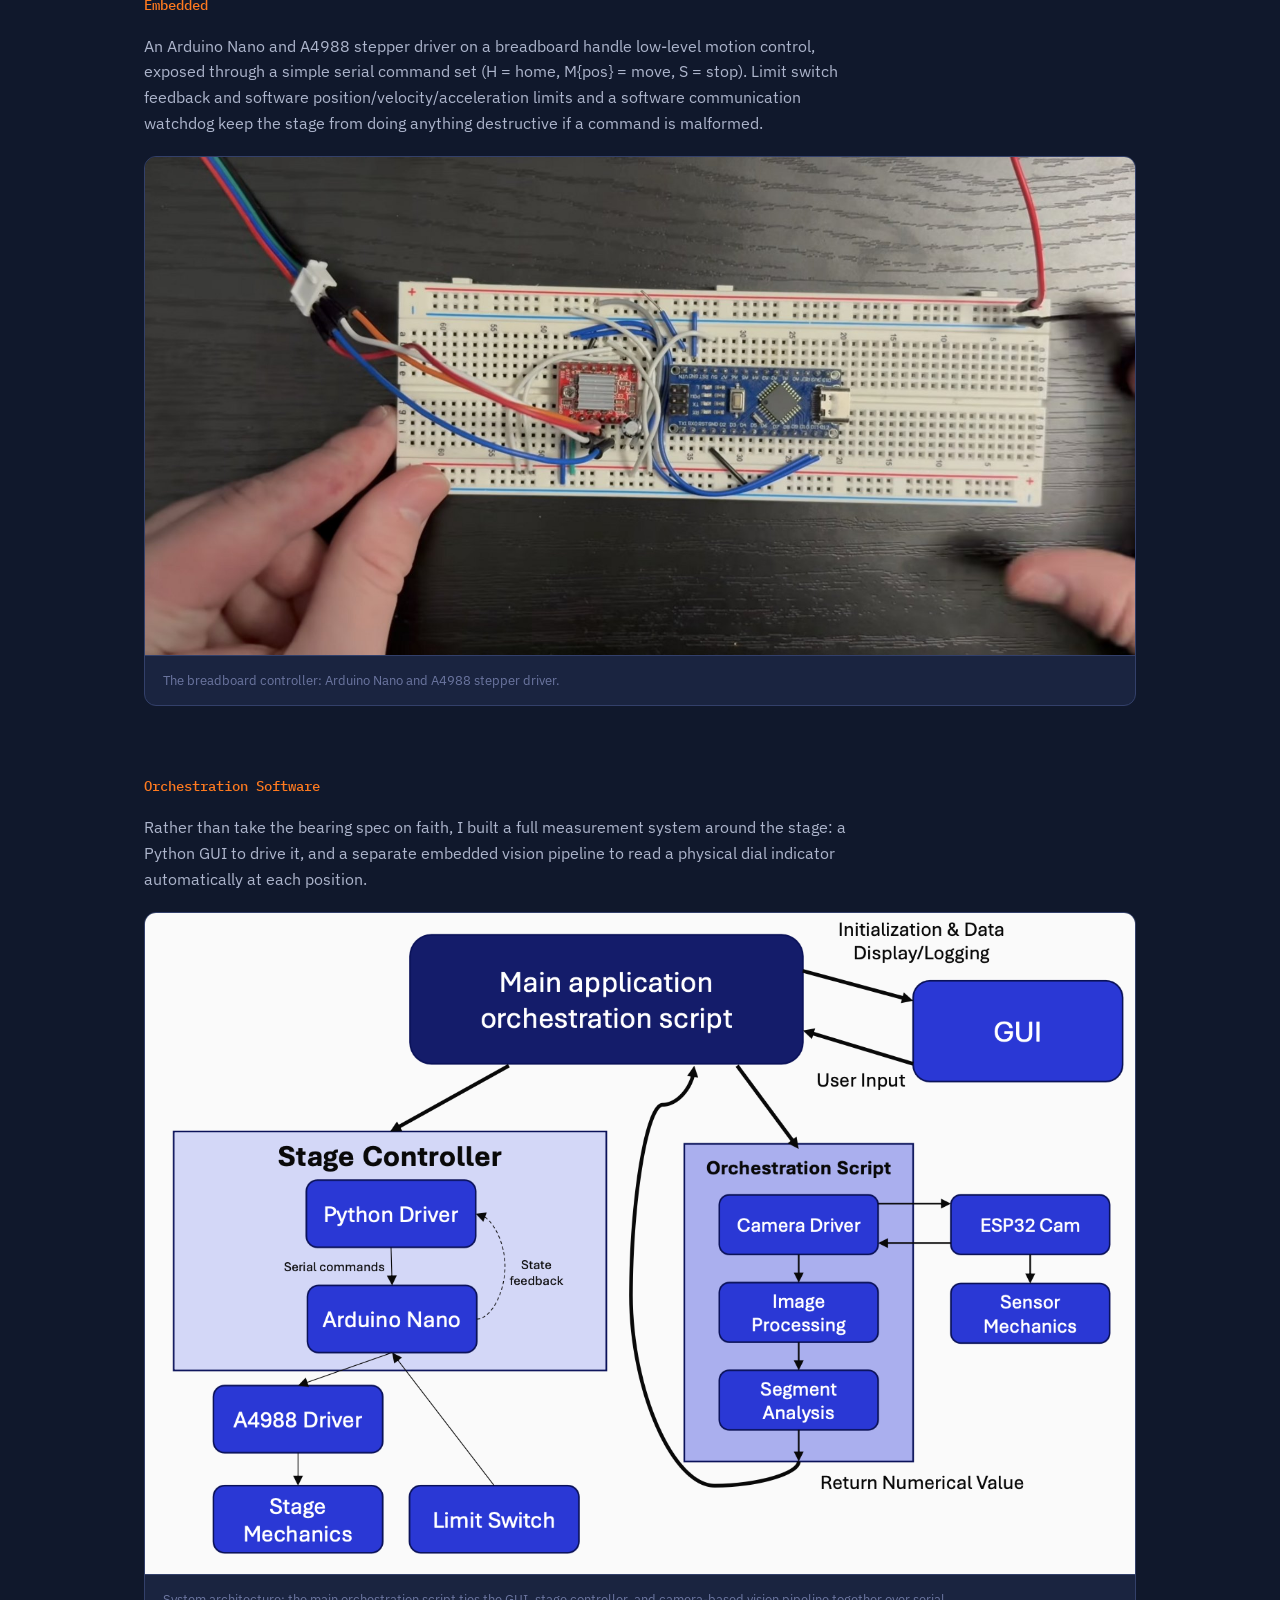
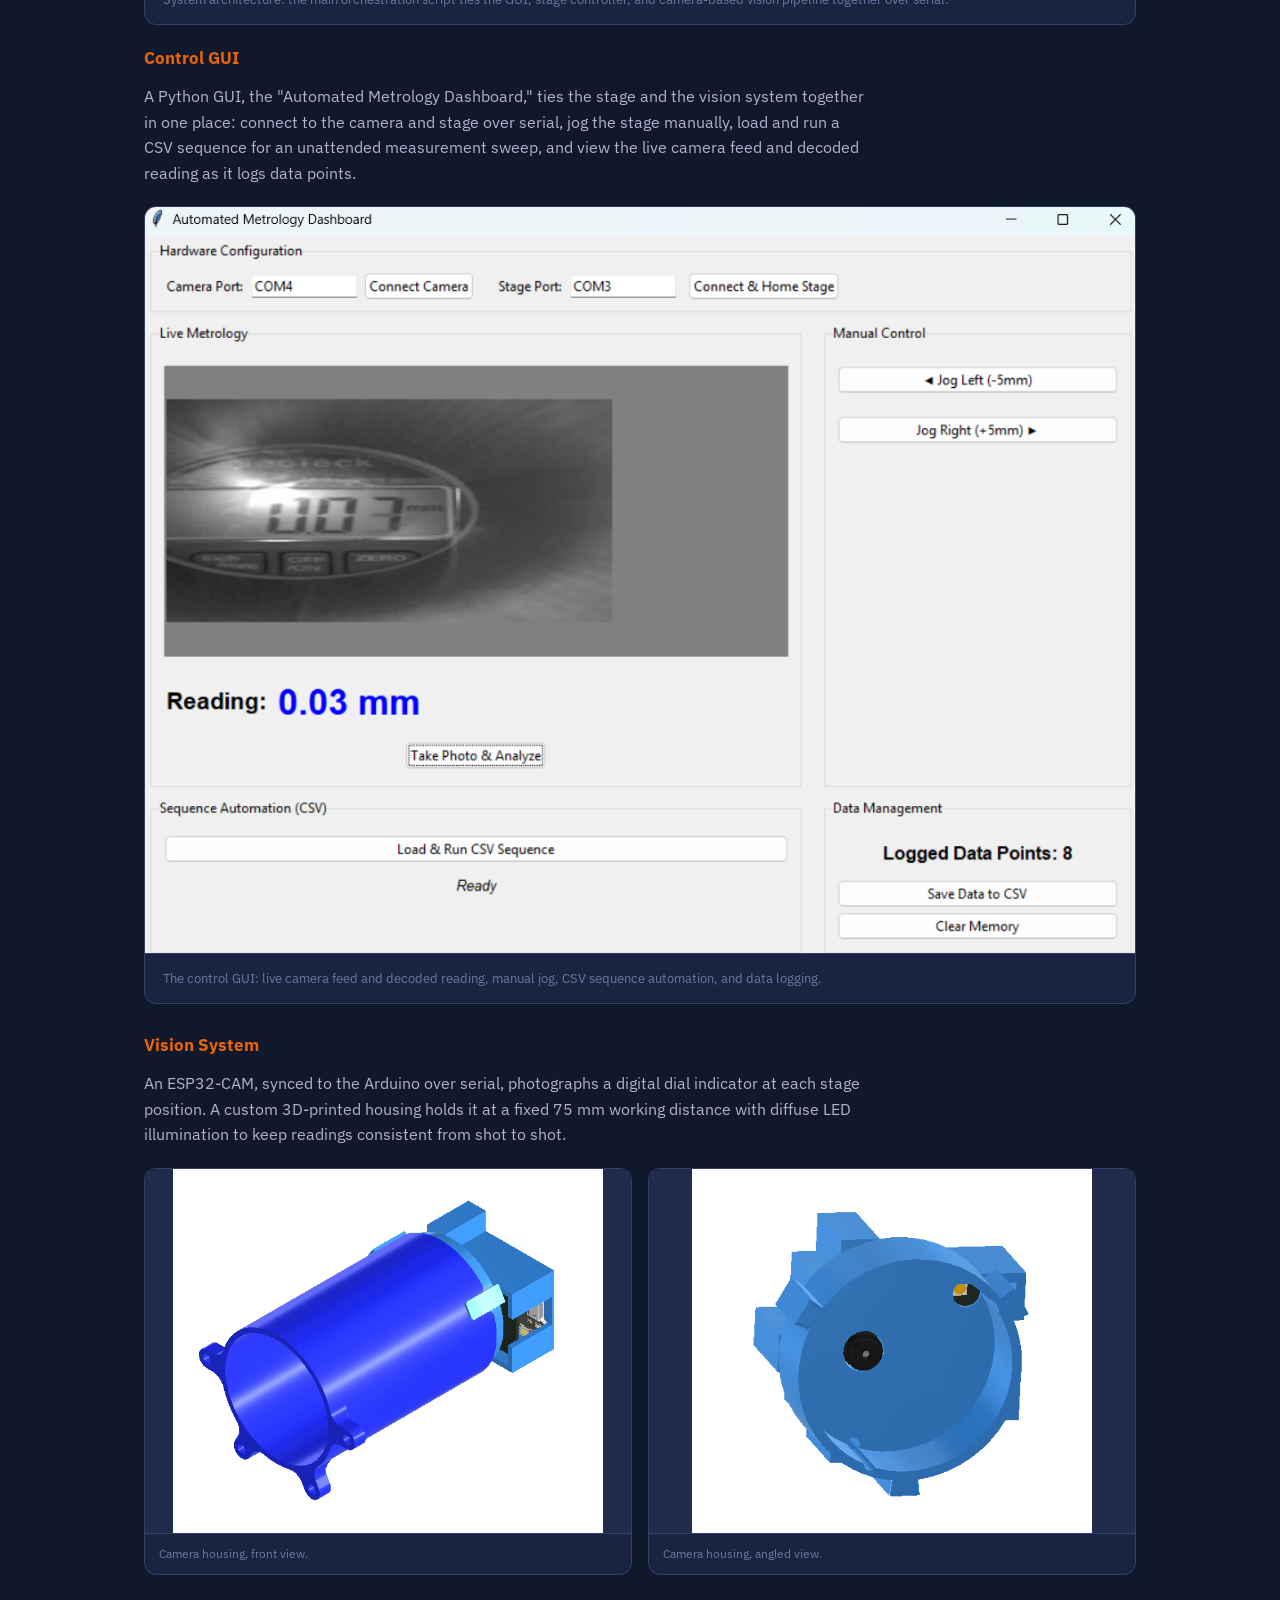
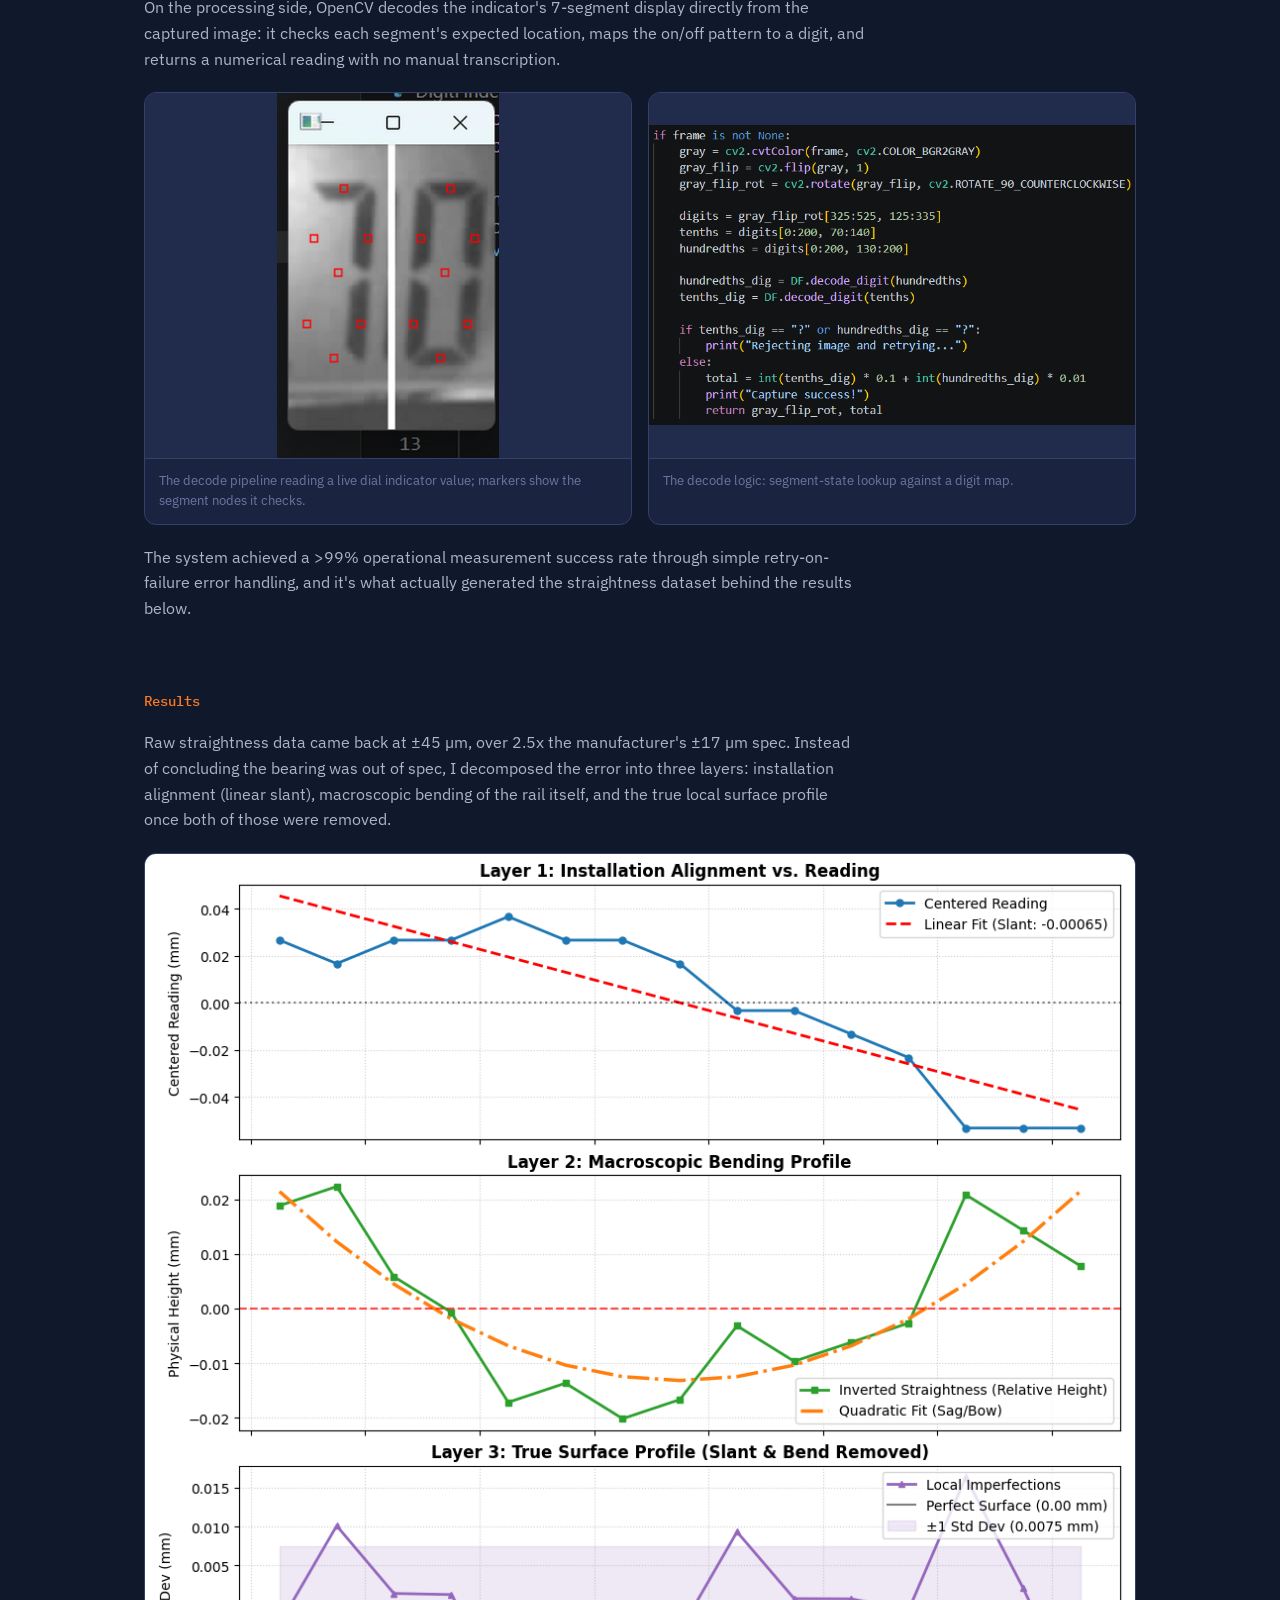
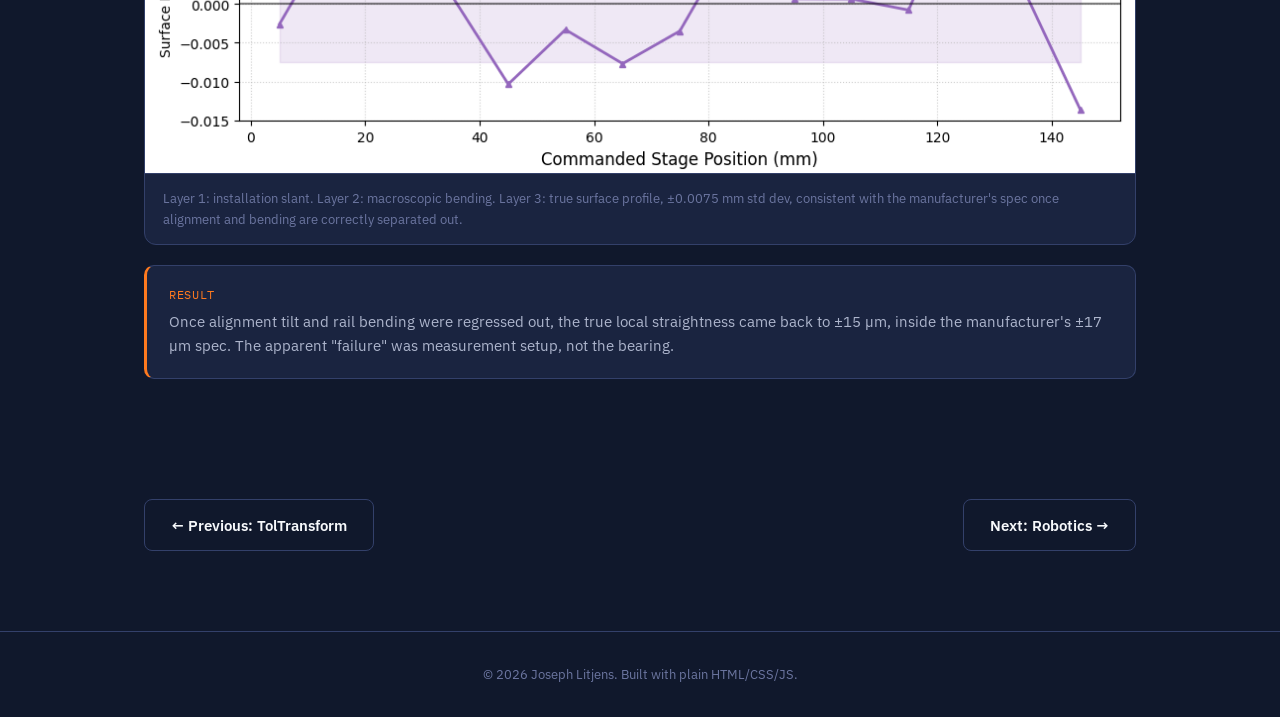
==== commit cc09082b: "Update FEA analysis description and add watchdog detail" ====
--- a/projects/linear-stage.html
+++ b/projects/linear-stage.html
@@ -87,7 +87,7 @@
       <figure><div class="gallery-img-box"><img src="../assets/linear-stage/coupler.jpg" alt="4-DoF compliant coupler on the lead screw"></div><figcaption>The compliant coupler installed on the lead screw.</figcaption></figure>
       <figure><div class="gallery-img-box"><img src="../assets/linear-stage/coupler-fea-mesh.png" alt="FEA mesh of the coupler"></div><figcaption>FEA mesh for the coupler geometry.</figcaption></figure>
     </div>
-    <p>To confirm the coupler actually flexes the way it's meant to, I ran isolated FEA load cases for each of its four compliant degrees of freedom individually, two rotations and two translations, rather than a single combined case:</p>
+    <p>To confirm the coupler actually flexes the way it's meant to, I ran a modal analysis, finding each of its four primary compliant degrees of freedom, two rotations and two translations:</p>
     <div class="gallery gallery-2">
       <figure><div class="gallery-img-box"><img src="../assets/linear-stage/coupler-dof-rx.gif" alt="FEA showing coupler rotation about X"></div><figcaption>Rotation about X.</figcaption></figure>
       <figure><div class="gallery-img-box"><img src="../assets/linear-stage/coupler-dof-ry.gif" alt="FEA showing coupler rotation about Y"></div><figcaption>Rotation about Y.</figcaption></figure>
@@ -98,7 +98,7 @@
 
   <section class="project-section reveal">
     <h2><span class="section-num">Embedded</span></h2>
-    <p>An Arduino Nano and A4988 stepper driver on a breadboard handle low-level motion control, exposed through a simple serial command set (H = home, M{pos} = move, S = stop). Limit switch feedback and software position/velocity/acceleration limits keep the stage from doing anything destructive if a command is malformed.</p>
+    <p>An Arduino Nano and A4988 stepper driver on a breadboard handle low-level motion control, exposed through a simple serial command set (H = home, M{pos} = move, S = stop). Limit switch feedback and software position/velocity/acceleration limits and a software communication watchdog keep the stage from doing anything destructive if a command is malformed.</p>
     <figure class="figure-full">
       <img src="../assets/linear-stage/circuit.jpg" alt="Breadboard controller circuit">
       <figcaption>The breadboard controller: Arduino Nano and A4988 stepper driver.</figcaption>
--- a/style.css
+++ b/style.css
@@ -150,7 +150,6 @@
 .section-inner-wide { max-width: var(--max-w-wide); margin: 0 auto; }
 .section-title { font-size: 1.85rem; font-weight: 700; margin-bottom: 44px; display: flex; align-items: baseline; gap: 14px; }
 .section-num { font-family: var(--mono); color: var(--accent); font-size: 1rem; font-weight: 500; }
-.section-lead { color: var(--text-dim); font-size: 1.02rem; max-width: 720px; margin: -24px 0 40px; }
 
 .about-text { color: var(--text-dim); font-size: 1.05rem; margin-bottom: 20px; max-width: 760px; }
 
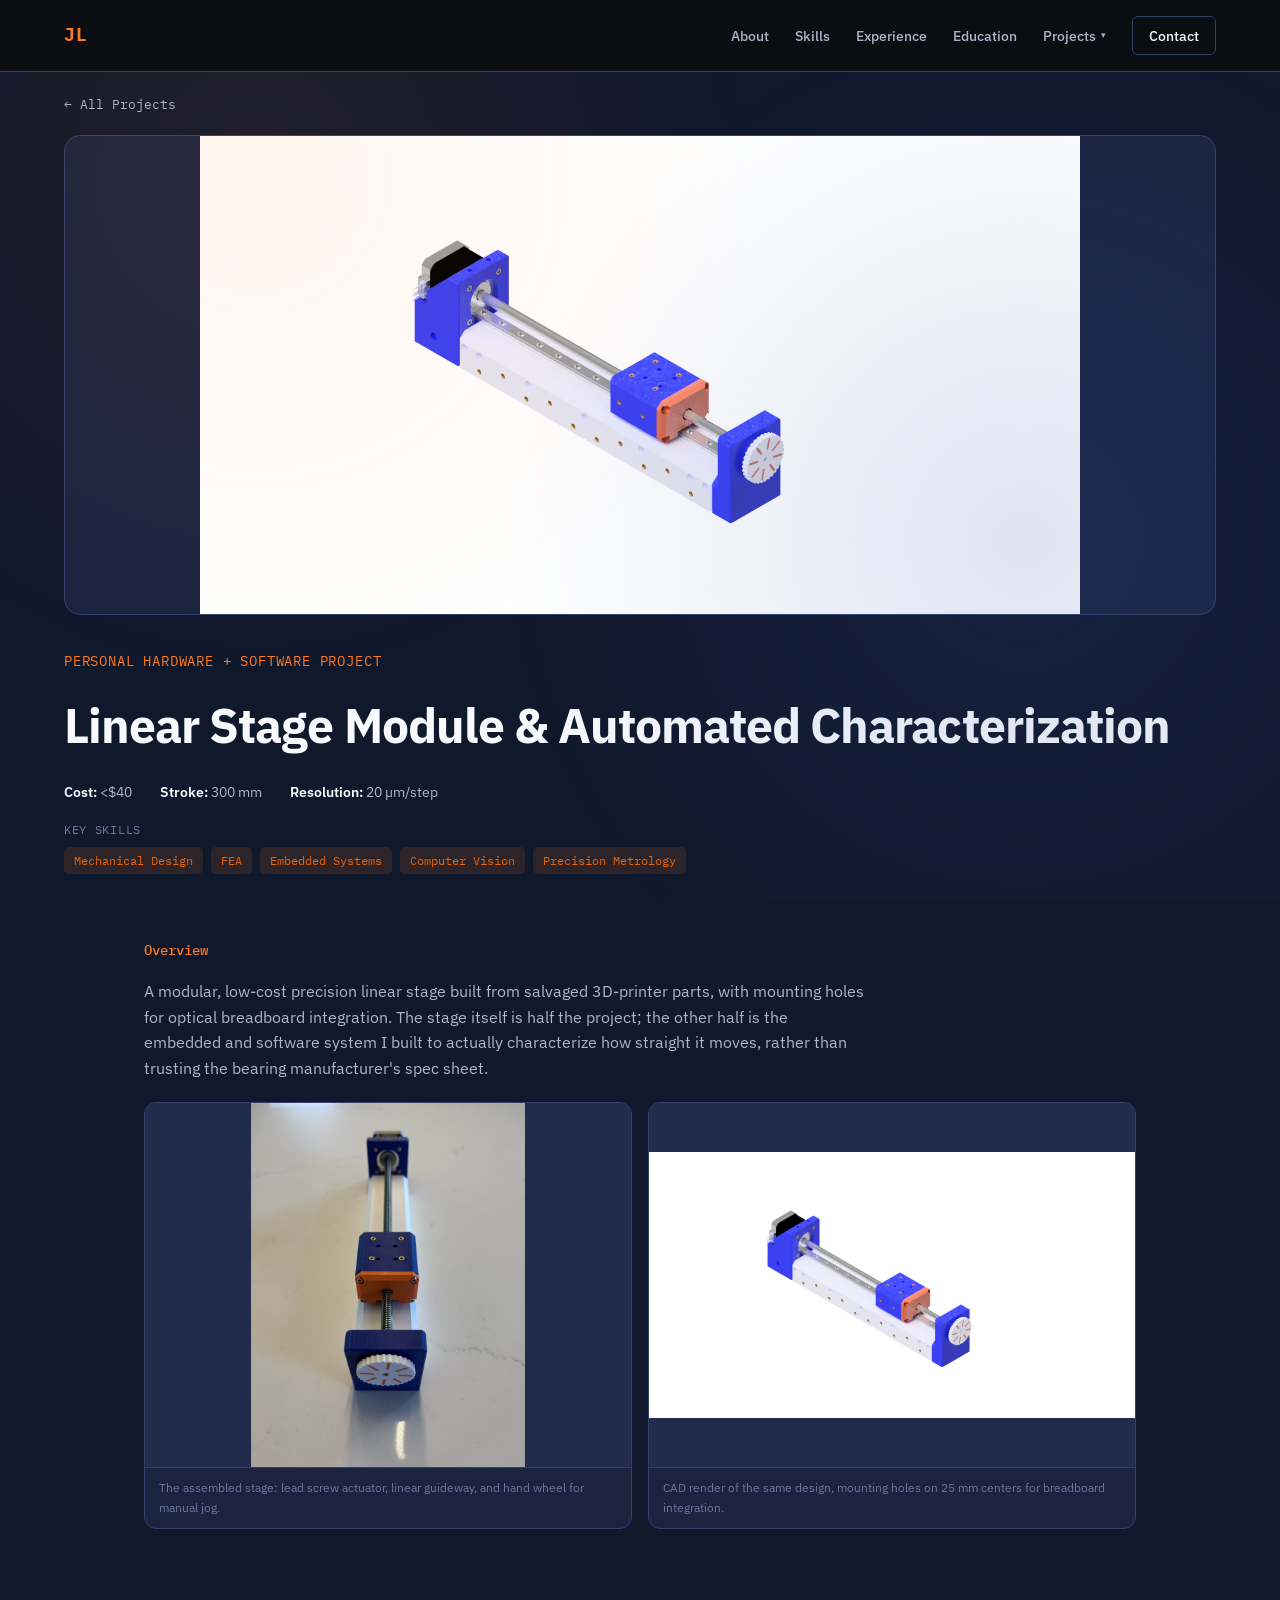
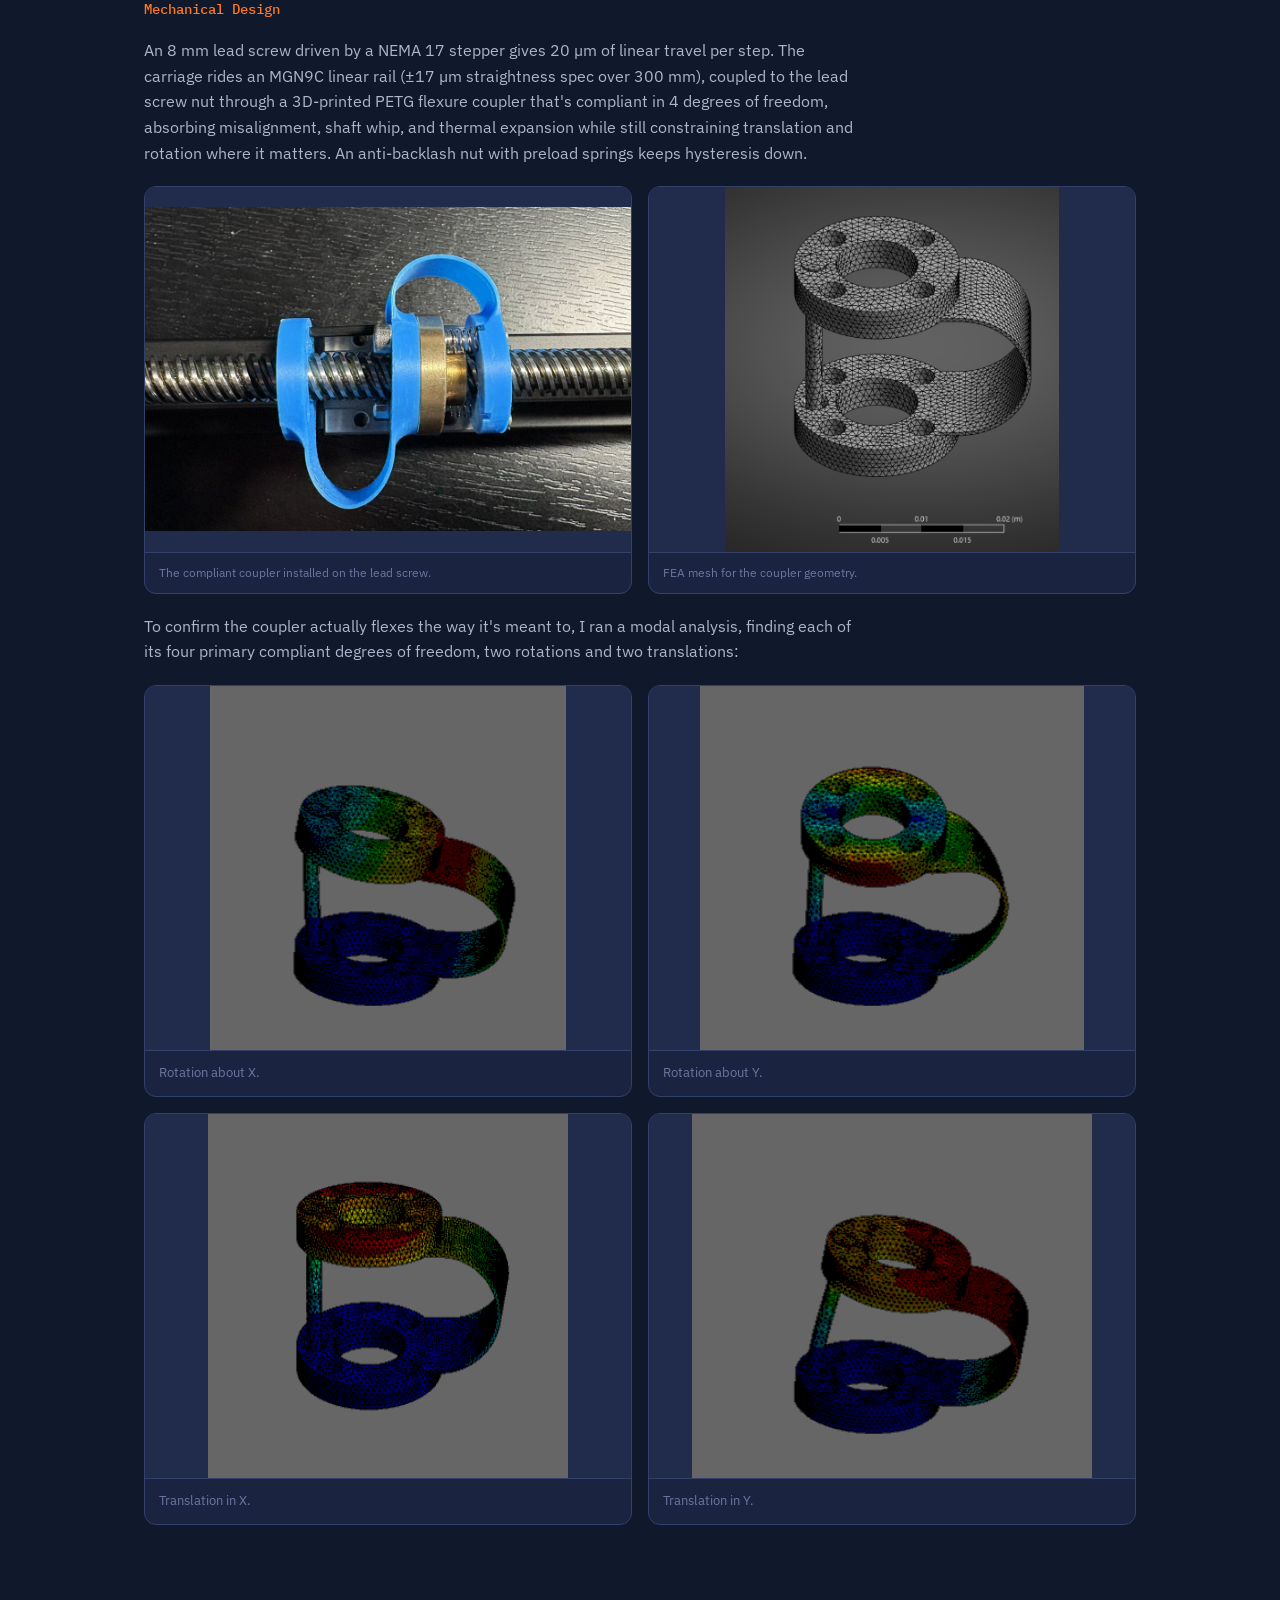
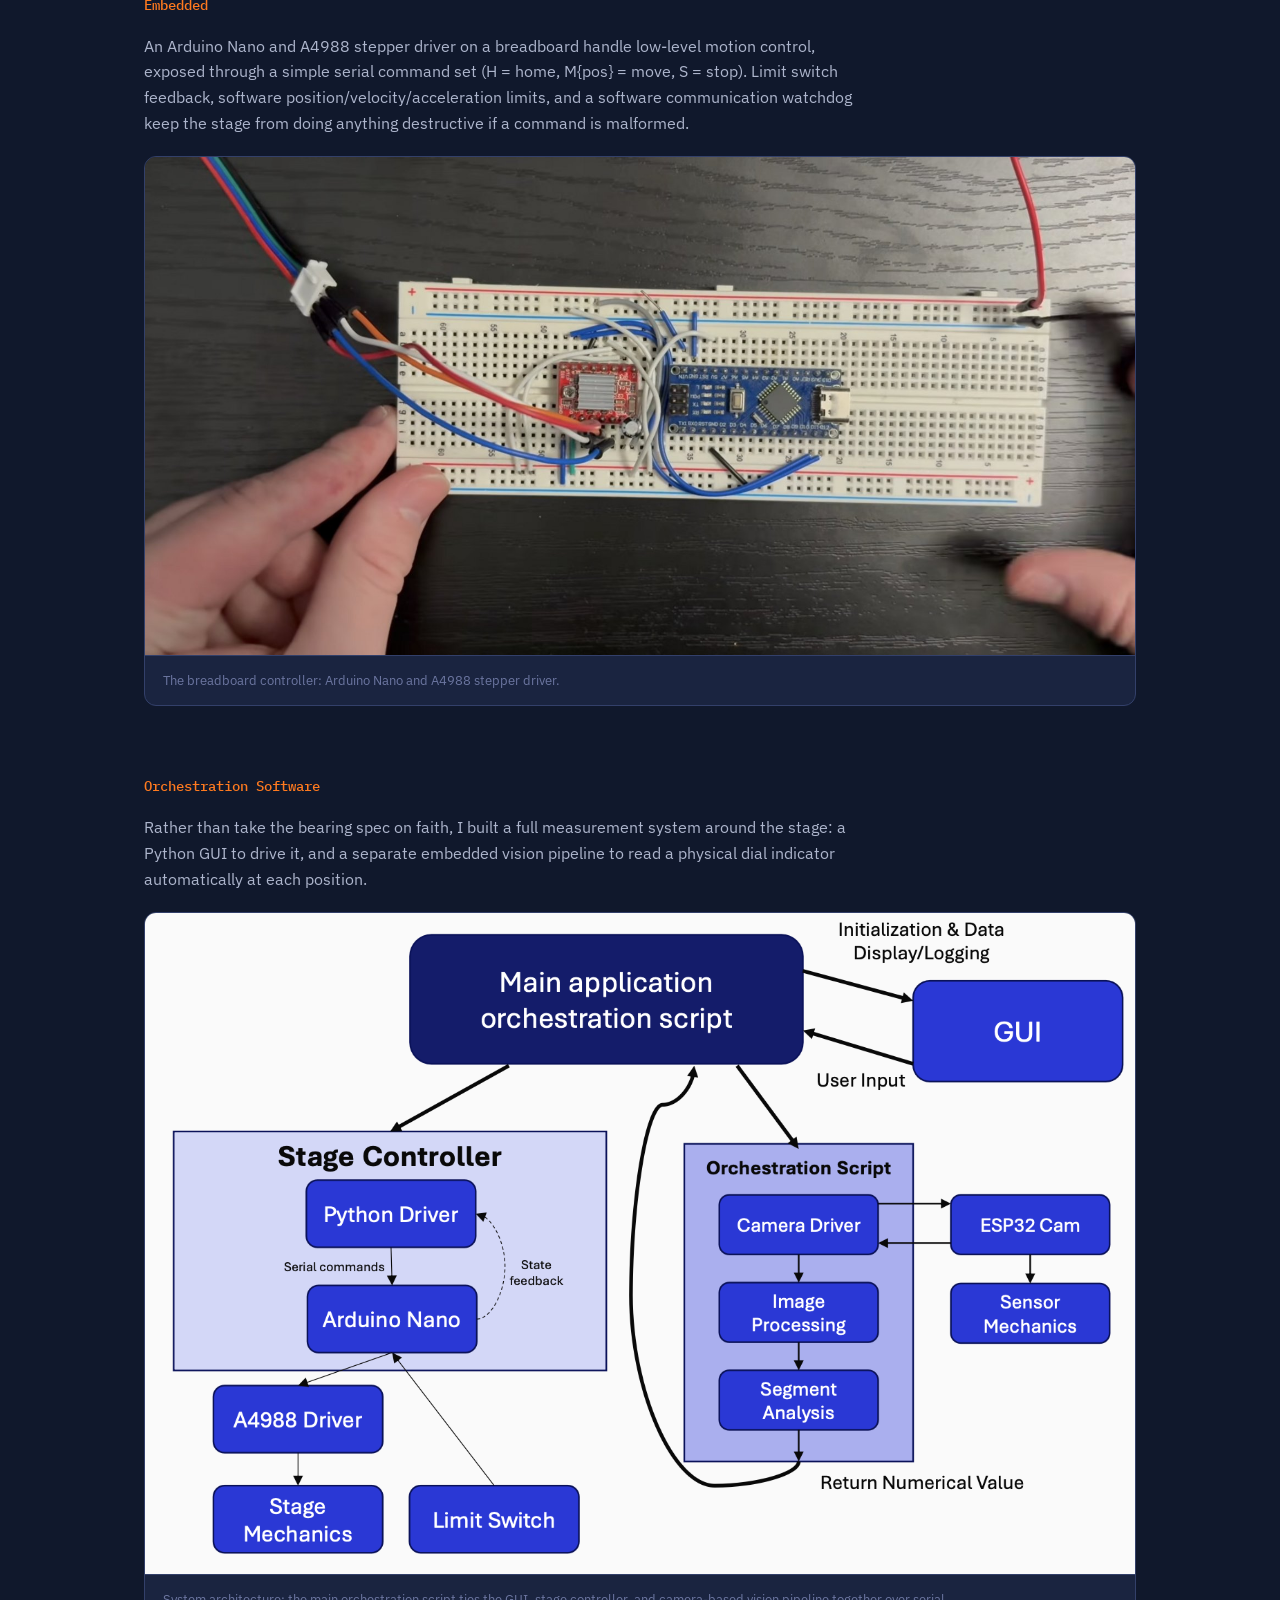
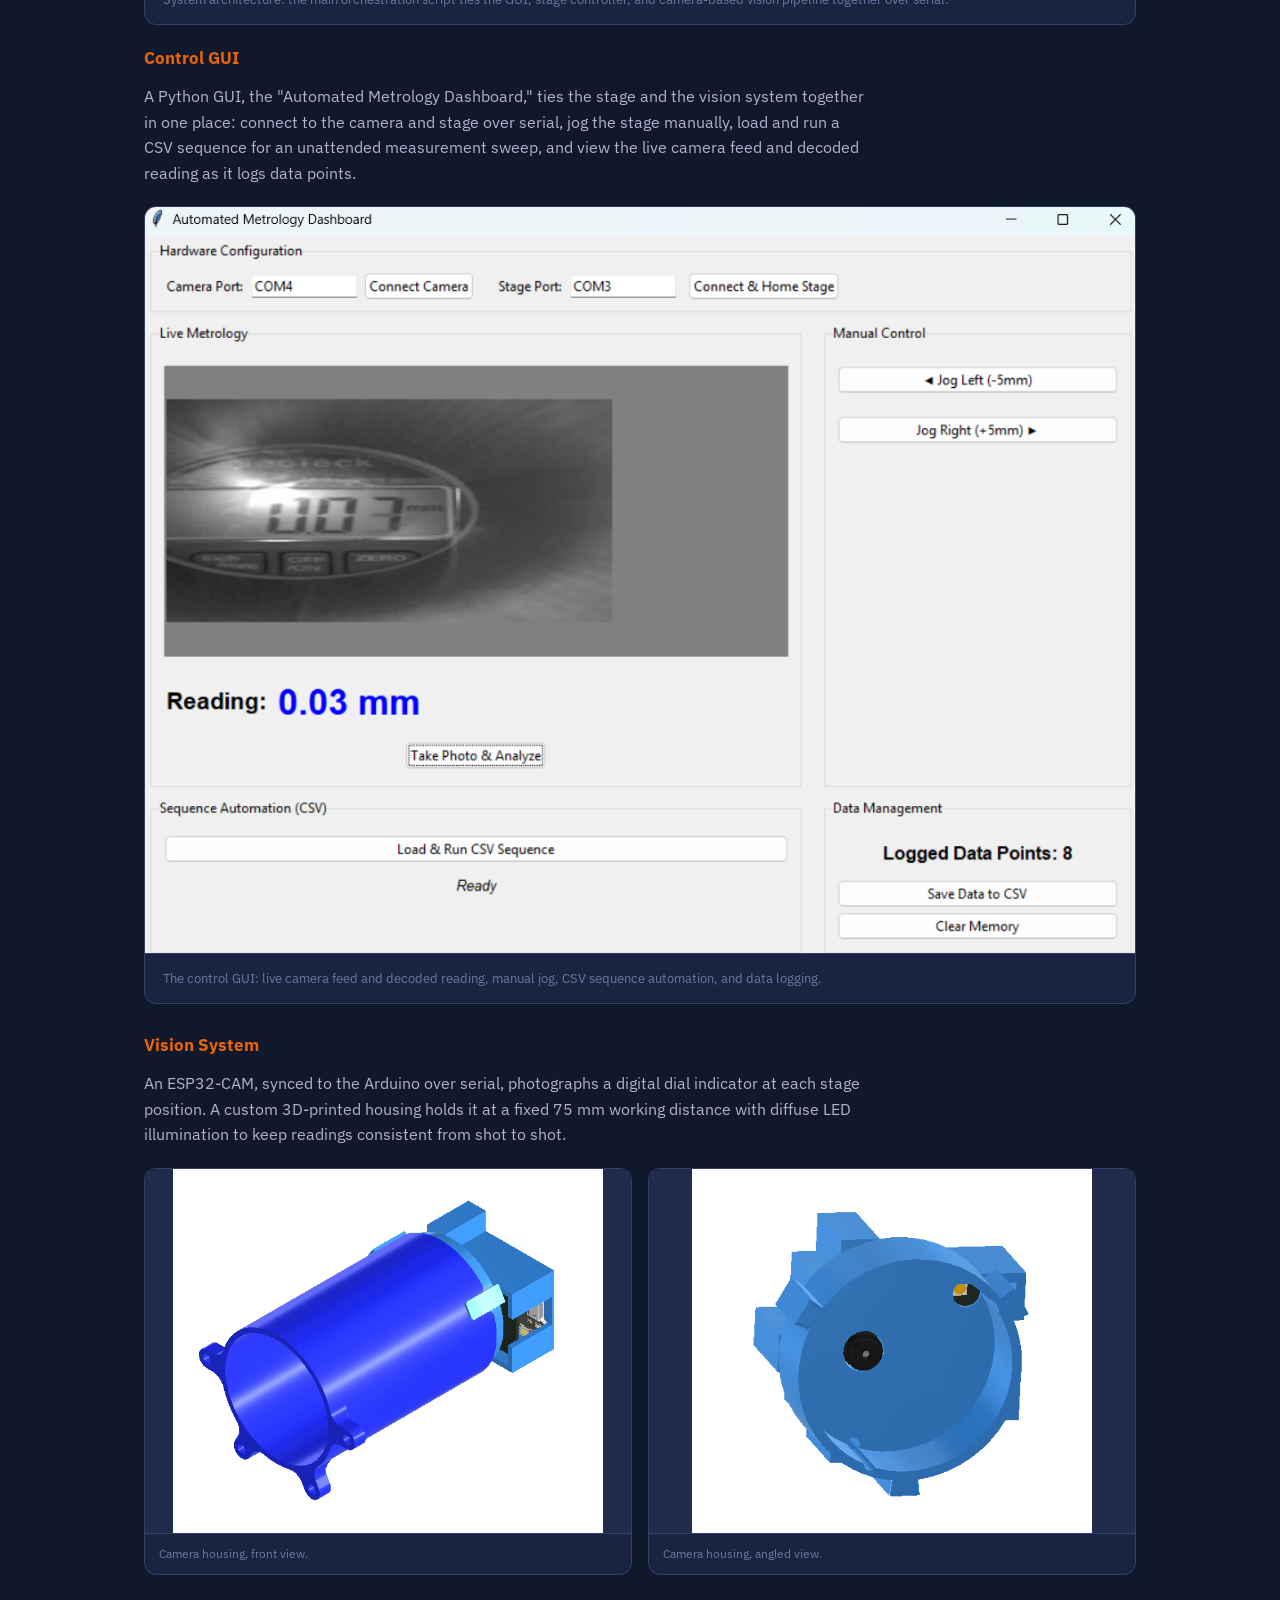
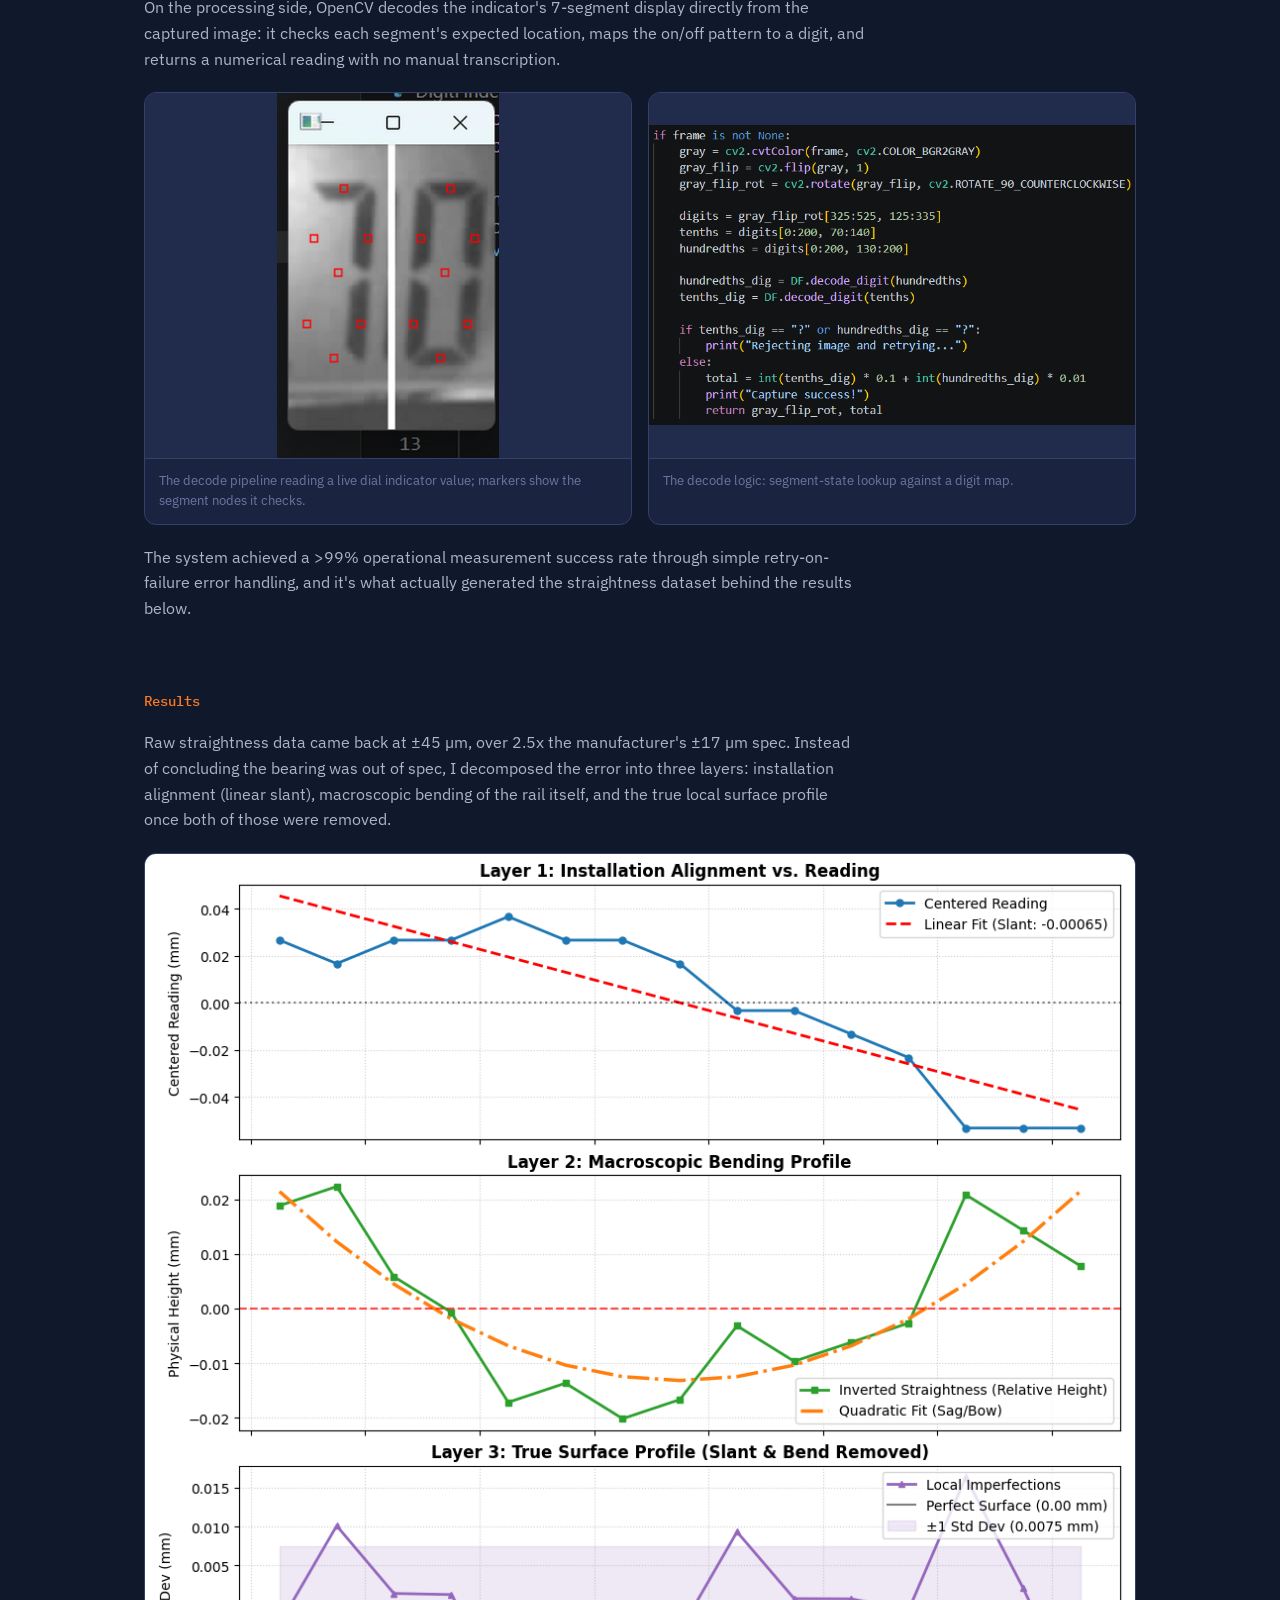
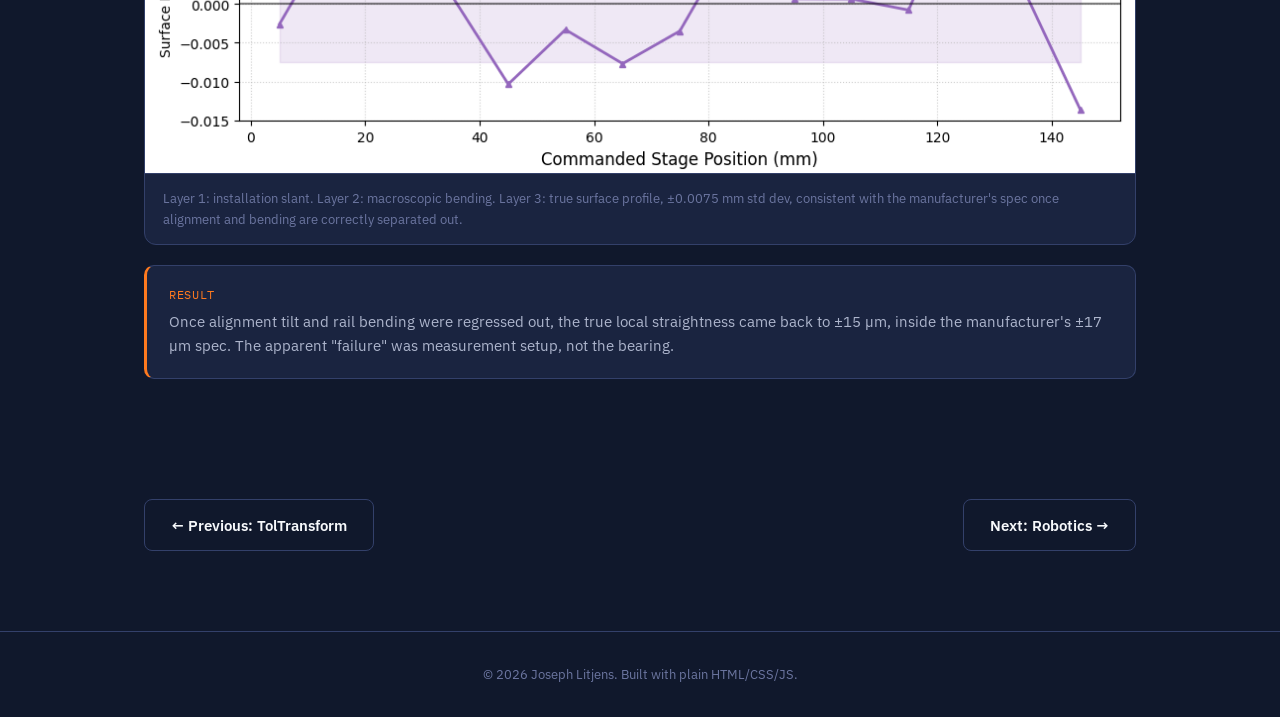
==== commit 9286e7e5: "Fix punctuation in project description" ====
--- a/projects/linear-stage.html
+++ b/projects/linear-stage.html
@@ -98,7 +98,7 @@
 
   <section class="project-section reveal">
     <h2><span class="section-num">Embedded</span></h2>
-    <p>An Arduino Nano and A4988 stepper driver on a breadboard handle low-level motion control, exposed through a simple serial command set (H = home, M{pos} = move, S = stop). Limit switch feedback and software position/velocity/acceleration limits and a software communication watchdog keep the stage from doing anything destructive if a command is malformed.</p>
+    <p>An Arduino Nano and A4988 stepper driver on a breadboard handle low-level motion control, exposed through a simple serial command set (H = home, M{pos} = move, S = stop). Limit switch feedback, software position/velocity/acceleration limits, and a software communication watchdog keep the stage from doing anything destructive if a command is malformed.</p>
     <figure class="figure-full">
       <img src="../assets/linear-stage/circuit.jpg" alt="Breadboard controller circuit">
       <figcaption>The breadboard controller: Arduino Nano and A4988 stepper driver.</figcaption>
